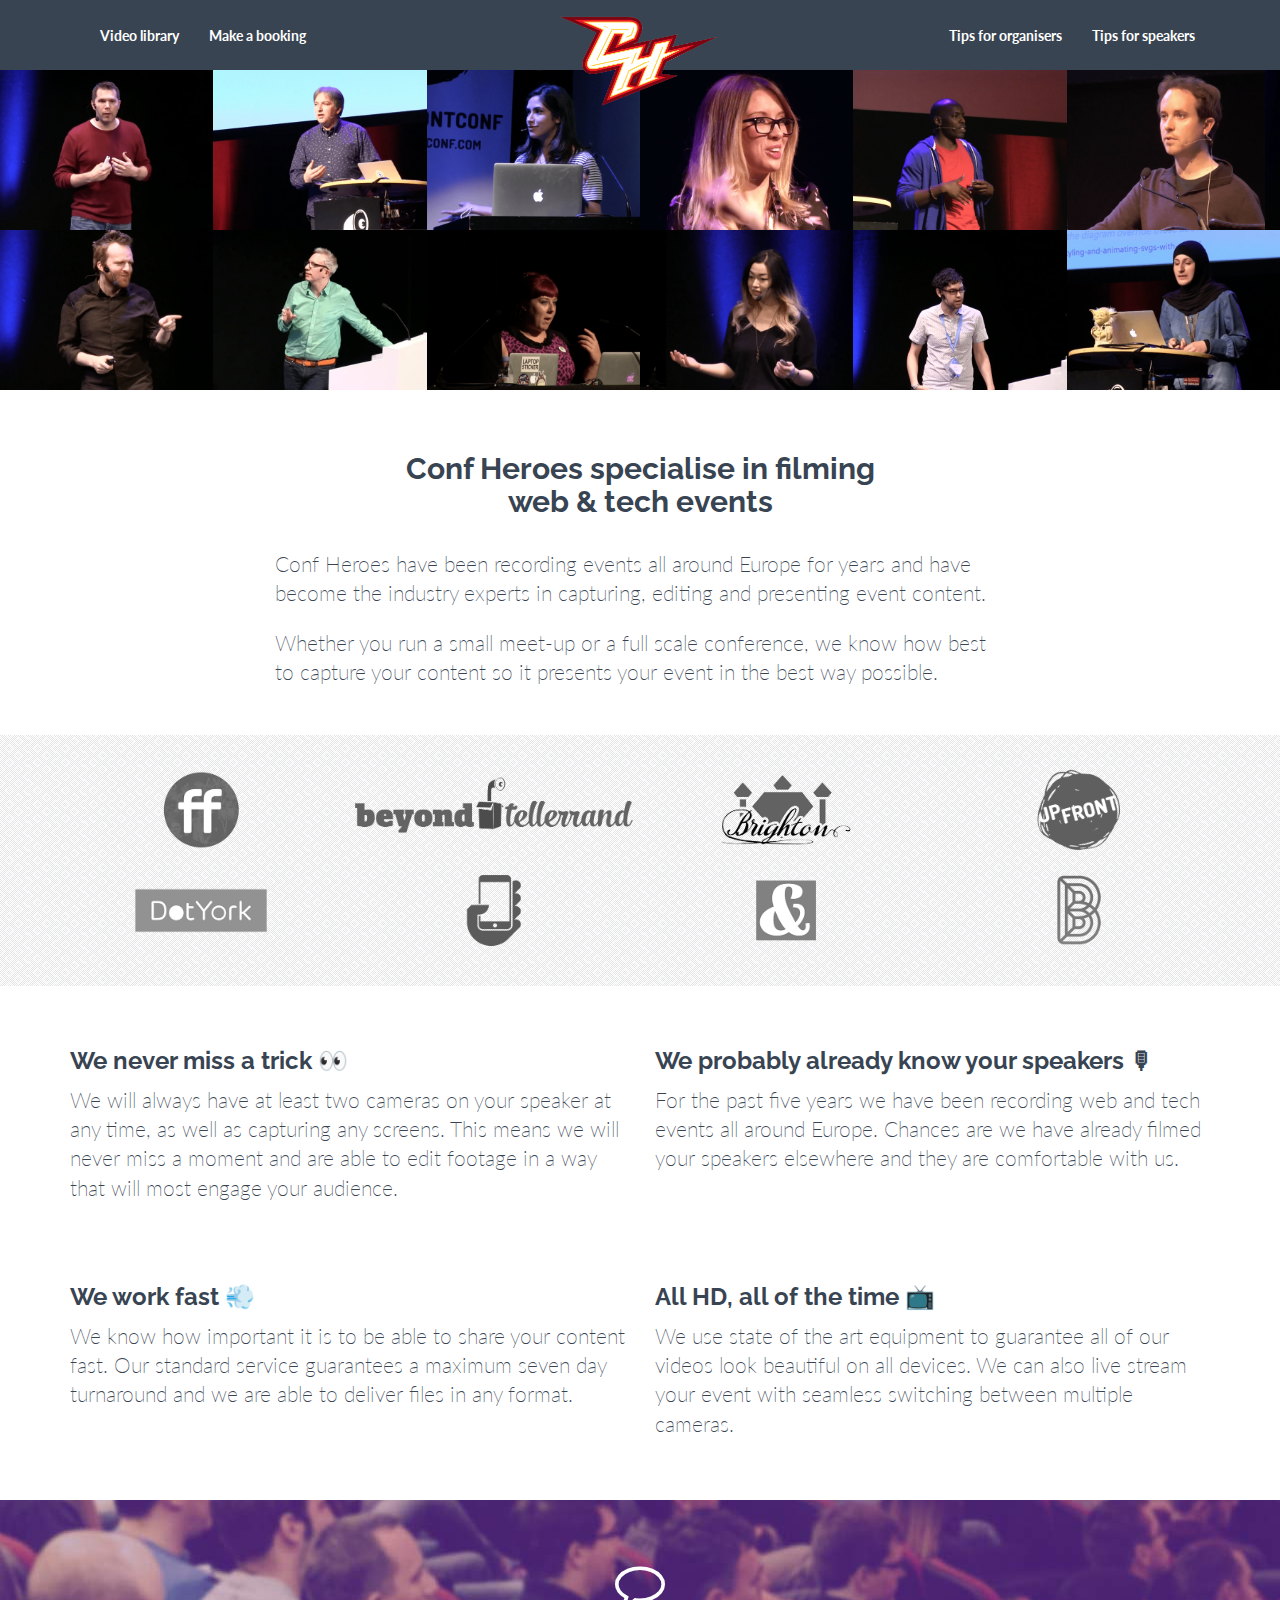
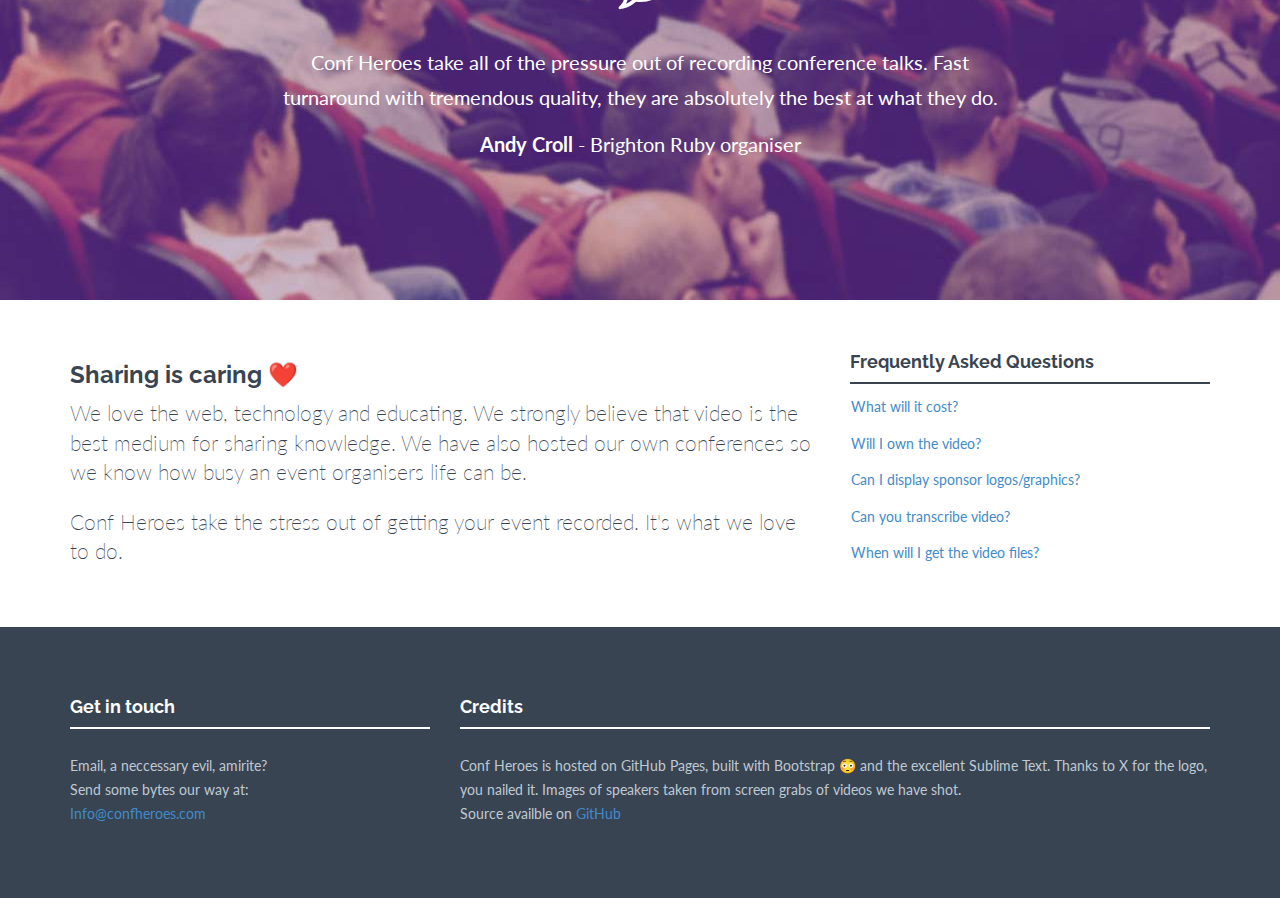
==== index.html @ 2babcf6b "fix nav on mobile" ====
<!DOCTYPE html>
<html lang="en">
  <head>
    <meta charset="utf-8">
    <meta http-equiv="X-UA-Compatible" content="IE=edge">
    <meta name="viewport" content="width=device-width, initial-scale=1">
    <meta name="description" content="Recording and capturing tech and web events around Europe. Film and edit with the latest equipment for beatiful results.">
    <meta name="author" content="Conf Heroes">
    <link rel="shortcut icon" href="assets/ico/favicon.ico">

    <title>Conf Heroes - recording your events</title>

    <!-- Bootstrap core CSS -->
    <link href="assets/css/bootstrap.css" rel="stylesheet">

    <!-- Custom styles for this template -->
    <link href="assets/css/style.css" rel="stylesheet">
    <link href="assets/css/font-awesome.min.css" rel="stylesheet">


    <!-- HTML5 shim and Respond.js IE8 support of HTML5 elements and media queries -->
    <!--[if lt IE 9]>
      <script src="https://oss.maxcdn.com/libs/html5shiv/3.7.0/html5shiv.js"></script>
      <script src="https://oss.maxcdn.com/libs/respond.js/1.4.2/respond.min.js"></script>
    <![endif]-->


  </head>

<body>

<!-- *****************************************************************************************************************
     NAV
     ***************************************************************************************************************** -->
<nav class="navbar navbar-default">
  <div class="container">
    <div class="navbar-header">
        <button type="button" class="navbar-toggle collapsed" data-toggle="collapse" data-target="#navbar" aria-expanded="false" aria-controls="navbar">
        <span class="sr-only">Toggle navigation</span>
        <span class="icon-bar"></span>
        <span class="icon-bar"></span>
        <span class="icon-bar"></span>
        </button>
        <a class="navbar-brand" href="index.html">
        <img alt="Conf Heroes" src="assets/img/logo3.png" width="160px">
        </a>
    </div>
   
    <div id="navbar" class="navbar-collapse collapse">
        <ul class="nav navbar-nav navbar-left">
        <li><a href="videos.html">Video library</a></li>
        <li><a href="contact.html">Make a booking</a></li>
        </ul>
        <ul class="nav navbar-nav navbar-right">
      <li><a href="organisers.html">Tips for organisers</a></li>
      <li><a href="speakers.html">Tips for speakers</a></li>
        </ul>
    </div>
  </div>
</nav>


<!-- *****************************************************************************************************************
     COLLAGE OF SPEAKERS
     ***************************************************************************************************************** -->
<div class="row video-collage nomarg">



<div id="shuffle">

    <div class="col-lg-2 col-md-4 col-sm-6 col-xs-6 nopad">
        <div class="portfolio-item graphic-design">
            <div class="tpl6">
            <img src="assets/img/covers/2.png">
            </div>
         </div>
    </div>



    <div class="col-lg-2 col-md-4 col-sm-6 col-xs-6 nopad">
        <div class="portfolio-item graphic-design">
            <div class="tpl6">
            <img src="assets/img/covers/1.png">
            </div>
        </div>
    </div>



    <div class="col-lg-2 col-md-4 col-sm-6 col-xs-6 nopad">
        <div class="portfolio-item graphic-design">
            <div class="tpl6">
            <img src="assets/img/covers/3.png">
            </div>
        </div>
    </div>


    <div class="col-lg-2 col-md-4 col-sm-6 col-xs-6 nopad">
        <div class="portfolio-item graphic-design">
            <div class="tpl6">
            <img src="assets/img/covers/4.png">
            </div>
        </div>
    </div>

    <div class="col-lg-2 col-md-4 col-sm-6 col-xs-6 hidden-sm hidden-xs nopad">
        <div class="portfolio-item graphic-design">
            <div class="tpl6">
            <img src="assets/img/covers/5.png">
            </div>
        </div>
    </div>

    <div class="col-lg-2 col-md-4 col-sm-6 col-xs-6 hidden-sm hidden-xs nopad">
        <div class="portfolio-item graphic-design">
            <div class="tpl6">
            <img src="assets/img/covers/6.png">        
            </div>
        </div>
    </div>


    <div class="col-lg-2 col-md-4 col-sm-6 col-xs-6 hidden-md hidden-sm hidden-xs nopad">
        <div class="portfolio-item graphic-design">
            <div class="tpl6">
            <img src="assets/img/covers/7.png">
            </div>
        </div>
    </div>

    <div class="col-lg-2 col-md-4 col-sm-6 col-xs-6 hidden-md hidden-sm hidden-xs nopad">
        <div class="portfolio-item graphic-design">
            <div class="tpl6">
            <img src="assets/img/covers/8.png">
            </div>
        </div>
    </div>

    <div class="col-lg-2 col-md-4 col-sm-6 col-xs-6 hidden-md hidden-sm hidden-xs nopad">
        <div class="portfolio-item graphic-design">
            <div class="tpl6">
            <img src="assets/img/covers/9.png">
            </div>
        </div>
    </div>

    <div class="col-lg-2 col-md-4 col-sm-6 col-xs-6 hidden-md hidden-sm hidden-xs nopad">
        <div class="portfolio-item graphic-design">
            <div class="tpl6">
            <img src="assets/img/covers/10.png">
            </div>
        </div>
    </div>

    <div class="col-lg-2 col-md-4 col-sm-6 col-xs-6 hidden-md hidden-sm hidden-xs nopad">
        <div class="portfolio-item graphic-design">
            <div class="tpl6">
            <img src="assets/img/covers/11.png">
            </div>
        </div>
    </div>

    <div class="col-lg-2 col-md-4 col-sm-6 col-xs-6 hidden-md hidden-sm hidden-xs nopad">
        <div class="portfolio-item graphic-design">
            <div class="tpl6">
            <img src="assets/img/covers/12.png">
            </div>
        </div>
    </div>



</div>

</div><!--end row -->



<!-- *****************************************************************************************************************
     THE MAIN MESSAGE
     ***************************************************************************************************************** -->

<div class="container">
    <div class="col-lg-8 col-lg-offset-2 text-center top10">
        <h2 class="section-heading">Conf Heroes specialise in filming <br>web &amp; tech events</h2>
        <p class="lead left sub">Conf Heroes have been recording events all around Europe for years and have become the industry experts in capturing, editing and presenting event content. </p>
        <p class="lead left">Whether you run a small meet-up or a full scale conference, we know how best to capture your content so it presents your event in the best way possible.</p>
    </div>
</div>




<!-- *****************************************************************************************************************
     SOME OF OUR LOVELY CLIENTS
     ***************************************************************************************************************** -->
<div id="swrap">
    <div class="container centered">
        <div class="row">

            <div class="col-md-3 col-xs-4 nopad">
            <img src="assets/img/clients/ff_conf.png"  alt="Full Frontal">
            </div>
            <div class="col-md-3 col-xs-4 nopad">
            <img src="assets/img/clients/beyond_tellerrand.png"  alt="Beyond Tellerrand">
            </div>
            <div class="col-md-3 col-xs-4 nopad">
            <img src="assets/img/clients/brighton_ruby.png"  alt="Brighton Ruby">
            </div>
            <div class="col-md-3 col-xs-4  nopad">
            <img src="assets/img/clients/upfront.png" class="img-responsive" alt="Upfront">
            </div>
            <div class="col-md-3 col-xs-4 nopad">
            <img src="assets/img/clients/dot_york.png" class="img-responsive" alt="Dot York">  
            </div>
            <div class="col-md-3 col-xs-4 nopad">
            <img src="assets/img/clients/handheld.png" class="img-responsive" alt="Handheld">
            </div>
            <div class="col-md-3 col-xs-4 nopad">
            <img src="assets/img/clients/ampersand.png" class="img-responsive" alt="Ampersand">
            </div>
            <div class="col-md-3 col-xs-4 nopad">
            <img src="assets/img/clients/bristech.png" class="img-responsive" alt="Bristech">
             </div>
        </div>
    </div>
</div>



<!-- *****************************************************************************************************************
     THE INFO BIT
     ***************************************************************************************************************** -->
<div class="container">
    <div class="row top10">
        <div class="col-lg-6 col-sm-6 col-xs-12">
        <h3 class="section-headingsm">We never miss a trick 👀</h2>
        <p class="lead">
        We will always have at least two cameras on your speaker at any time, as well as capturing any screens. This means we will never miss a moment and are able to edit footage in a way that will most engage your audience.</p>
        </div>

        <div class="col-lg-6 col-sm-6 col-xs-12">
         <h3 class="section-heading">We probably already know your speakers 🎙</h2>
         <p class="lead">
        For the past five years we have been recording web and tech events all around Europe. Chances are we have already filmed your speakers elsewhere and they are comfortable with us.</p>
        </div>
    </div>

    <div class="row top10 bottom10">
        <div class="col-lg-6 col-sm-6 col-xs-12">
        <h3 class="section-headingsm">We work fast 💨</h2>
         <p class="lead">
        We know how important it is to be able to share your content fast. Our standard service guarantees a maximum seven day turnaround and we are able to deliver files in any format.</p>
        </div>

        <div class="col-lg-6 col-sm-6 col-xs-12">
        <h3 class="section-headingsm">All HD, all of the time 📺</h2>
         <p class="lead">
         We use state of the art equipment to guarantee all of our videos look beautiful on all devices. We can also live stream your event with seamless switching between multiple cameras.</p>
        </div>
    </div>
</div> 




<!-- *****************************************************************************************************************
     TESTIMONIALS
     ***************************************************************************************************************** -->
<div id="twrap">
    <div class="container centered">
        <div class="row">
            <div class="col-lg-8 col-lg-offset-2">
            <i class="fa fa-comment-o"></i>
            <p>Conf Heroes take all of the pressure out of recording conference talks. Fast turnaround with tremendous quality, they are absolutely the best at what they do.</p>
             <p><strong>Andy Croll</strong> - Brighton Ruby organiser</p>
            </div>
        </div>
    </div>
</div>



 

	 

	 
	 
	<!-- *****************************************************************************************************************
	 INFO & FAQS
	 ***************************************************************************************************************** -->

<div class="container">
    <div class="row">
	 	<div class="col-lg-8 top10 bottom10">
		 <h3 class="section-heading">Sharing is caring ❤️</h2>
		 <p class="lead">We love the web, technology and educating. We strongly believe that video is the best medium for sharing knowledge. We have also hosted our own conferences so we know how busy an event organisers life can be. </p>
         <p class="lead">Conf Heroes take the stress out of getting your event recorded. It's what we love to do. </p>
 		</div>
	 	
        <div class="col-lg-4 top10">
	 	<h4>Frequently Asked Questions</h4>
	 	     <div class="hline">     
             </div>
	 			
                <p><a class="btn nopad" data-toggle="collapse" data-target="#cost">What will it cost?</a></p>
                <p class="collapse" id="cost">Costs can vary depending on all sorts of variables. As an example, a single track event shot on multiple cameras and edited into individual files would cost around £1000.</p>

                <p><a class="btn nopad" data-toggle="collapse" data-target="#ownership">Will I own the video?</a></p>
                <p class="collapse" id="ownership">Of course, Conf Heroes hold no copyright over the video we produce, it does however make sense for the organiser to discuss copyright with speakers. </p>

                 <p><a class="btn nopad" data-toggle="collapse" data-target="#sponsors">Can I display sponsor logos/graphics?</a></p>
                <p class="collapse" id="sponsors">Not a problem. We recognise that most events are funded via sponsorship so we can work with you to make sure your sponsors get the exposure they deserve.</p>

                <p><a class="btn nopad" data-toggle="collapse" data-target="#transcribe">Can you transcribe video?</a></p>
                <p class="collapse" id="transcribe">We can certainly help you here. We don't transcribe ourselves but we have partnerships with other agencies and can arrange for your videos to be transcribed and even translated.</p>

                <p><a class="btn nopad" data-toggle="collapse" data-target="#timescale">When will I get the video files?</a></p>
                <p class="collapse" id="timescale">Once the shoot is over, we edit the video and will have the completed files to you within seven working days. If you need the video quicker than this, we can arrange to prioritise your files for a small fee. We do need to sleep!</p>
        
	 	</div>
    </div>
</div>
	 
	
	 

	<!-- *****************************************************************************************************************
	 FOOTER
	 ***************************************************************************************************************** -->
<div id="footerwrap">
	<div class="container">
		<div class="row">
            <div class="col-lg-4">
            <h4>Get in touch</h4>
            <div class="hline-w"></div>
            <p>Email, a neccessary evil, amirite?<br>Send some bytes our way at: <br>
            <a href="mailto:info@confheroes.com">Info@confheroes.com</a></p>
        </div>

		 <div class="col-lg-8">
		 	<h4>Credits</h4>
		 		<div class="hline-w"></div>
		 		<p>Conf Heroes is hosted on GitHub Pages, built with Bootstrap 😳 and the excellent Sublime Text. Thanks to X for the logo, you nailed it. Images of speakers taken from screen grabs of videos we have shot. <br>Source availble on <a href="https://github.com/craiglockwood/confheroes">GitHub</a></p>
		 	    </div>
		   </div>
    </div>
</div>
	 
    <!-- Bootstrap core JavaScript
    ================================================== -->
    <!-- Placed at the end of the document so the pages load faster -->
   
    <script src="https://ajax.googleapis.com/ajax/libs/jquery/1.11.0/jquery.min.js"></script>
    <script src="assets/js/bootstrap.min.js"></script> 


<script type='text/javascript'>//<![CDATA[

$(function () {
    var parent = $("#shuffle");
    var divs = parent.children();
    while (divs.length) {
        parent.append(divs.splice(Math.floor(Math.random() * divs.length), 1)[0]);
    }
});
//]]> 

</script>
	
   
  </body>
</html>
---- assets/css/style.css ----
/*	################################################################

	Author: Carlos Alvarez
	URL: http://alvarez.is

	Project Name: SOLID - Bootstrap 3 Theme
	Version: 1.0
	URL: http://alvarez.is
	
################################################################# */ 
@import url(http://fonts.googleapis.com/css?family=Raleway:400,700,900);
@import url(http://fonts.googleapis.com/css?family=Lato:400,900);
@import url("prettyPhoto.css") screen;
@import url("hoverex-all.css") screen;

/*	################################################################
	1. GENERAL STRUCTURES
################################################################# */
	* { 
		margin: 0;
		padding: 0px;
	} 

body { 
	background: #ffffff; 
	margin: 0; 
	height: 100%; 
	color: #384452;
	font-family: 'Lato', sans-serif;
	font-weight: 400;
	}

h1, h2, h3, h4, h5, h6 {
	font-family: 'Raleway', sans-serif;
	font-weight: 700;
}


.mtb {
	margin-top: 80px;
	margin-bottom: 80px;
}

.tip-intro {
	margin-bottom: 40px;
}

.nopad {
	padding:0px;
}

.notop {
	padding-top: 0px;
	margin-top: 0px;
}

.each-item
{
    position:relative;
    overflow:hidden;
    left:0px;
}

.contact-intro {
	padding-bottom: 1.5em;
}

.left {
	text-align: left;
}

.resources {
	font-size: 18px;
	text-align: left;
	padding: 0 2em;

}

.resource-item {
	padding-bottom: 1em;
}

.video-collage {
	background-color: black;
}

.nomarg {
	margin :0px;
}

.left {
	text-align: left;
}

p { 
	padding: 0; 
	margin-bottom: 12px; 
	font-family: 'Lato', sans-serif;
	font-weight: 400;
	font-size: 14px; 
	line-height: 24px;
	color: #384452; 
	margin-top: 10px; 
}

.top10 {
	padding-top: 3em;
}

.sub {
	padding-top: 1em;
}

.bottom10 {
	padding-bottom: 3em;
}

img {
	height: auto;
	max-width: 100%;
}

.navbar-brand {
    position: absolute;
    padding: 0px;
    position: absolute;
    left: 50%;
    margin-left: -80px !important;  /* 50% of your logo width */
    display: block;
    z-index:10;
}

.navbar-collapse {

  border-top: 0px ; 
  box-shadow: inset 0 0px 0 rgba(255, 255, 255, .1); 
}


a { 
	padding: 0;
	margin: 0;
	text-decoration: none; 
	-webkit-transition: background-color .4s linear, color .4s linear;
	-moz-transition: background-color .4s linear, color .4s linear;
	-o-transition: background-color .4s linear, color .4s linear;
	-ms-transition: background-color .4s linear, color .4s linear;
	transition: background-color .4s linear, color .4s linear;
}
a:hover,
a:focus {
  text-decoration: none;
  color:#01b2fe;
}

::-moz-selection  {
	color: #fff;
	text-shadow:none;
	background:#2B2E31;
}
::selection {
	color: #fff;
	text-shadow:none;
	background:#2B2E31;
}

.centered {
	text-align: center
}

/*	################################################################
	BOOTSTRAP MODIFICATIONS & TWEAKS
################################################################# */
.navbar {
	min-height: 70px;
	padding-top: 10px;
	margin-bottom: 0px;
}

.navbar-brand {
	font-family: 'Raleway', sans-serif;
	font-weight: 900;
}

.navbar-header .navbar-brand {
	color: white;
}

.navbar-default .navbar-nav > li > a {
	color: white;
	font-weight: 700;
	font-size: 14px;
}

.navbar-default .navbar-nav > li > a:hover {
	color: #00b3fe;
}

.navbar-default .navbar-nav > .active > a, .navbar-default .navbar-nav > .active > a:hover, .navbar-default .navbar-nav > .active > a:focus {
	color: #00b3fe;
	background-color: transparent;
}

.navbar-default {
	background-color: #384452;
	border-color: transparent;
}

.dropdown-menu {
	background: #384452;
}

.dropdown-menu > li > a {
	color: white;
	font-weight: 700;
	font-size: 15px;
	text-align: left;
}

.btn-theme {
  color: #fff;
  background-color: #384452;
  border-color: #384452;
  margin: 4px;
}
.btn-theme:hover,
.btn-theme:focus,
.btn-theme:active,
.btn-theme.active,
.open .dropdown-toggle.btn-theme {
  color: #fff;
  background-color: #00b3fe;
  border-color: #00b3fe;
}

.dmbutton:hover,
.dmbutton:active,
.dmbutton:focus{
	color: #ffffff;
	background-color: #222222;
	border-color: #ffffff;
}
.dmbutton {
	background:rgba(0, 0, 0, 0);
	border: 1px solid #ffffff;
	color: #ffffff;
	-webkit-border-radius: 2px;
	border-radius: 2px;
	padding-top: 1.025rem;
	padding-right: 2.25rem;
	letter-spacing:0.85px;
	padding-bottom: 1.0875rem;
	padding-left: 2.25rem;
	font-size: 1.55rem;
	cursor: pointer;
	font-weight: normal;
	line-height: normal;
	margin: 0 0 1.25rem;
	text-decoration: none;
	text-align: center;
	display: inline-block;
	-webkit-transition: background-color 300ms ease-out;
	-moz-transition: background-color 300ms ease-out;
	transition: background-color 300ms ease-out;
	-webkit-appearance: none;
	font-weight: normal !important;
}



.mb {
	margin-bottom: 60px;
}

.mt {
	margin-top: 60px;
}

.hline {
	border-bottom: 2px solid #384452;
}

.hline-w {
	border-bottom: 2px solid #ffffff;
	margin-bottom: 25px;
}
/*	################################################################
	SITE WRAPS
################################################################# */

#headerwrap {
	background-color: #00b3fe;
	
	
	padding-bottom: 0px;
	text-align: center;
}

#headerwrap h3, h5 {
	color: white;
	font-weight: 400;
}

#headerwrap h1 {
	color: white;
	margin-bottom: 25px;
}

#headerwrap .img-responsive {
	margin: 0 auto;
}

/* Services Wrap */
#service {
	margin-top: 100px;
	margin-bottom: 80px;
}

#service i {
	color: #00b3fe;
	font-size: 60px;
	padding: 15px;
}

/* Portfolio Wrap */
#portfoliowrap {

	margin-bottom: 60px;
	display: block;
	text-align: center
}

#videowrap {
	margin-top: 80px;
	margin-bottom: 60px;
	display: block;
	text-align: center
}

#portfoliowrap h3 {
	margin-bottom: 25px;
}

.portfolio {
	padding:0 !important;
	margin:0 !important;
	display:block;
}


.portfolio-item .title:before {border-radius:0; display:none}
.portfolio-item p {margin:0px 0 30px;}
.portfolio-item h3 {margin:-10px 0 10px; font-size:16px; text-transform:uppercase;}
.portfolio-item {
  float: left;
}

.tpl6 h3
{
	color:#fff;
	margin:0;
	padding:20px 5px 0;
	font-size:13px;
	text-transform:uppercase;
}
.tpl6 .dmbutton
{
	display:inline-block;
	margin: 30px 5px 20px 5px;
	font-size:13px;
	font-family: 'Raleway', sans-serif;
	font-weight: 700;
}

.tpl6 .bg
{
	height: 100%;
	width: 100%;
	background-color: #127ab1;
	background-color: rgba(54, 121, 193, 0.8);
	text-align: center;
}


@media (max-width: 620px) {
  .btn-responsive {
    padding:4px 9px;
    font-size:70%;
    line-height: 1;
    border-radius:3px;
  }
}






/* Testimonials Wrap */
#twrap {
	background: url(../img/t-back.jpg) no-repeat center top;
	margin-top: 0px;
	padding-top:60px;
	text-align:center;
	background-attachment: relative;
	background-position: center center;
	min-height: 400px;
	width: 100%;
	
    -webkit-background-size: 100%;
    -moz-background-size: 100%;
    -o-background-size: 100%;
    background-size: 100%;

    -webkit-background-size: cover;
    -moz-background-size: cover;
    -o-background-size: cover;
    background-size: cover;
}

#twrap i {
	font-size: 50px;
	color: white;
	margin-bottom: 25px;
}

#twrap p {
	color: white;
	font-size: 20px;
	line-height: 35px;
}

/* Testimonials Wrap */
#swrap {
	background-color: #F8F9F9;
	 background-image: url("../img/back_pattern.png");
	 background-repeat:repeat;
	margin-top: 2em;
	padding-top:25px;
	padding-bottom:25px;
	text-align:center;

	
	width: 100%;
	


 
}

#swrap i {
	font-size: 50px;
	color: white;
	margin-bottom: 25px;
}

#swrap p {
	color: white;
	font-size: 20px;
	line-height: 35px;
}

/* clients logo */
#cwrap {
	background: #f7f7f7;
	margin-top: 0px;
	padding-top: 80px;
	padding-bottom: 100px;
}

#cwrap h3 {
	margin-bottom: 60px;
}

/* Footer */
#footerwrap {
	padding-top: 60px;
	padding-bottom: 60px;
	background: #384452;
}

#footerwrap p {
	color: #bfc9d3;
}

#footerwrap h4 {
	color: white;
}

#footerwrap i {
	font-size: 30px;
	color: #bfc9d3;
	padding-right: 25px;
}

#footerwrap i:hover {
	color: #00b3fe
}

/*	################################################################
	PAGE CONFIGURATIONS
################################################################# */
/* General Tweaks */

#blue {
	background: #00b3fe;
	margin-top: 60px;
	margin-bottom: 60px;
	padding-top: 25px;
	padding-bottom: 25px;
}

#blue h3 {
	color: white;
	margin-left: 15px;
}

.ctitle {
	color: #00b3fe;
	font-weight: 700;
	margin-bottom: 15px;
}

csmall {
	font-size: 12px;
	color: #b3b3b3;
}
csmall2 {
	font-size: 12px;
	color: #f39c12
}

.spacing {
	margin-top: 40px;
	margin-bottom: 40px;
}

.badge-theme {
	background: #00b3fe;
}

/* Contact Page */
#contactwrap {
	background: url(../img/contact.jpg) no-repeat center top;
	margin-top: -60px;
	padding-top:0px;
	text-align:center;
	background-attachment: relative;
	background-position: center center;
	min-height: 400px;
	width: 100%;
	
    -webkit-background-size: 100%;
    -moz-background-size: 100%;
    -o-background-size: 100%;
    background-size: 100%;

    -webkit-background-size: cover;
    -moz-background-size: cover;
    -o-background-size: cover;
    background-size: cover;
}



/* Custom 5 cloumns for Bootstrap */

.col-xs-15,
.col-sm-15,
.col-md-15,
.col-lg-15 {
    position: relative;
    min-height: 1px;
    padding-right: 10px;
    padding-left: 10px;
}

.col-xs-15 {
    width: 20%;
    float: left;
}
@media (min-width: 768px) {
.col-sm-15 {
        width: 20%;
        float: left;
    }
}
@media (min-width: 992px) {
    .col-md-15 {
        width: 20%;
        float: left;
    }
}
@media (min-width: 1200px) {
    .col-lg-15 {
        width: 20%;
        float: left;
    }
}
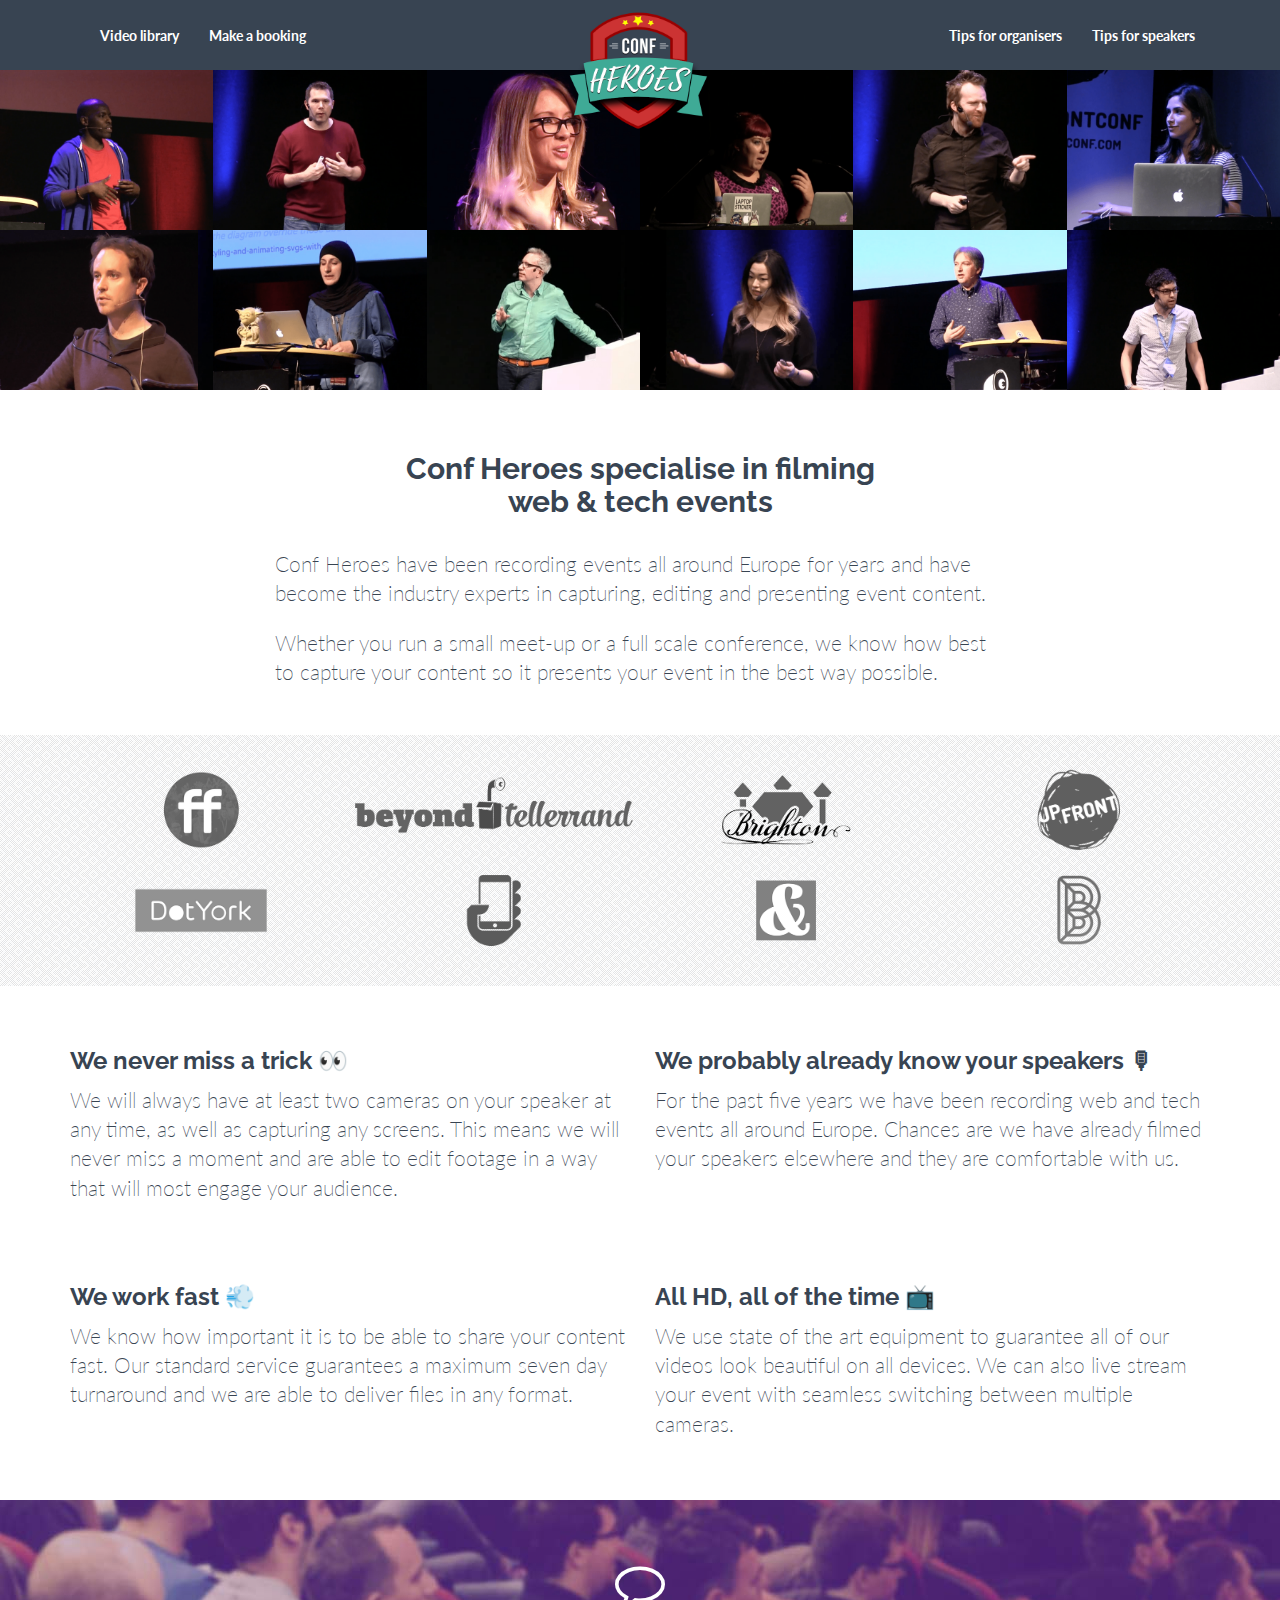
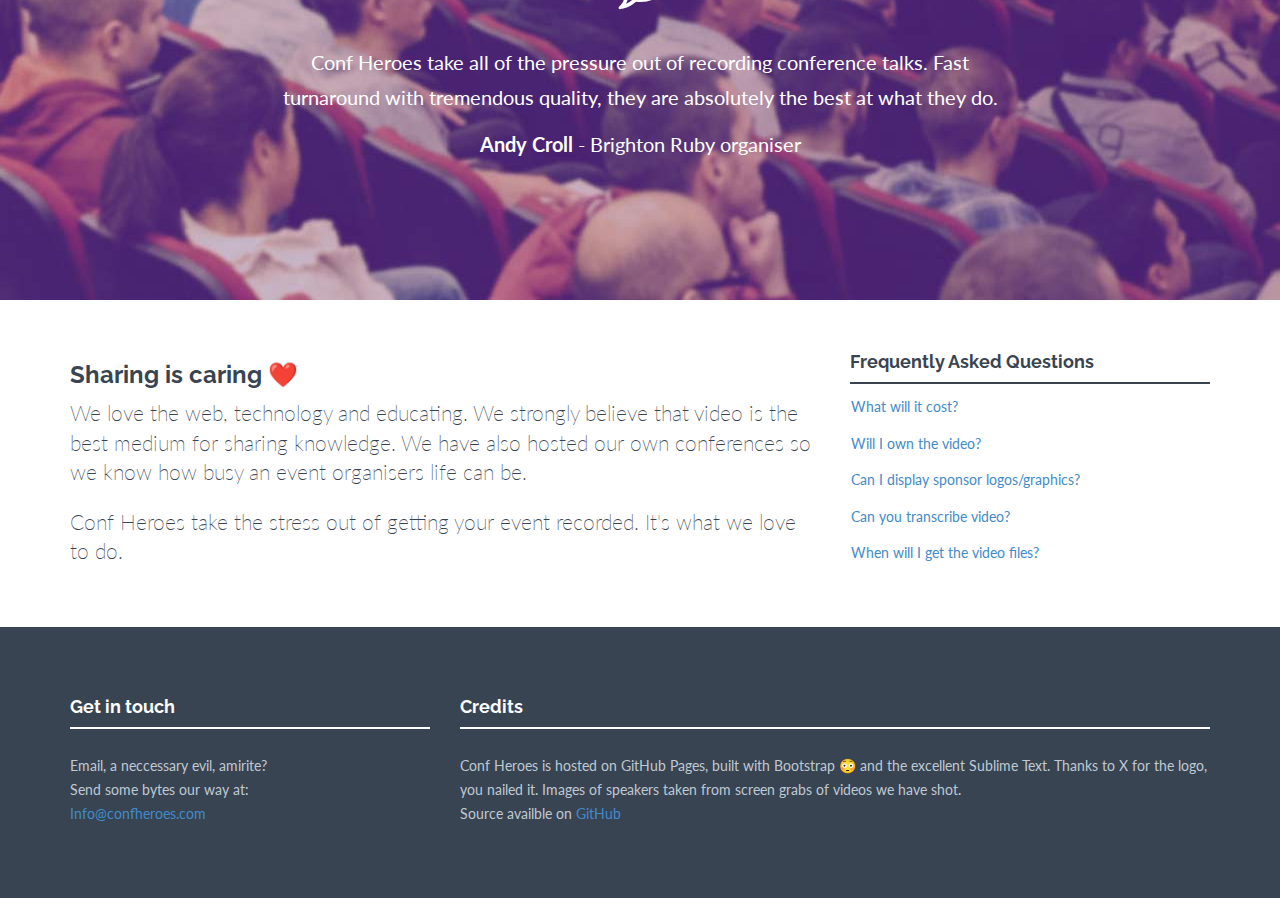
==== commit 5386115e: "new logo" ====
--- a/index.html
+++ b/index.html
@@ -42,7 +42,7 @@
         <span class="icon-bar"></span>
         </button>
         <a class="navbar-brand" href="index.html">
-        <img alt="Conf Heroes" src="assets/img/logo3.png" width="160px">
+        <img alt="Conf Heroes" src="assets/img/logo.png" width="160px">
         </a>
     </div>
    
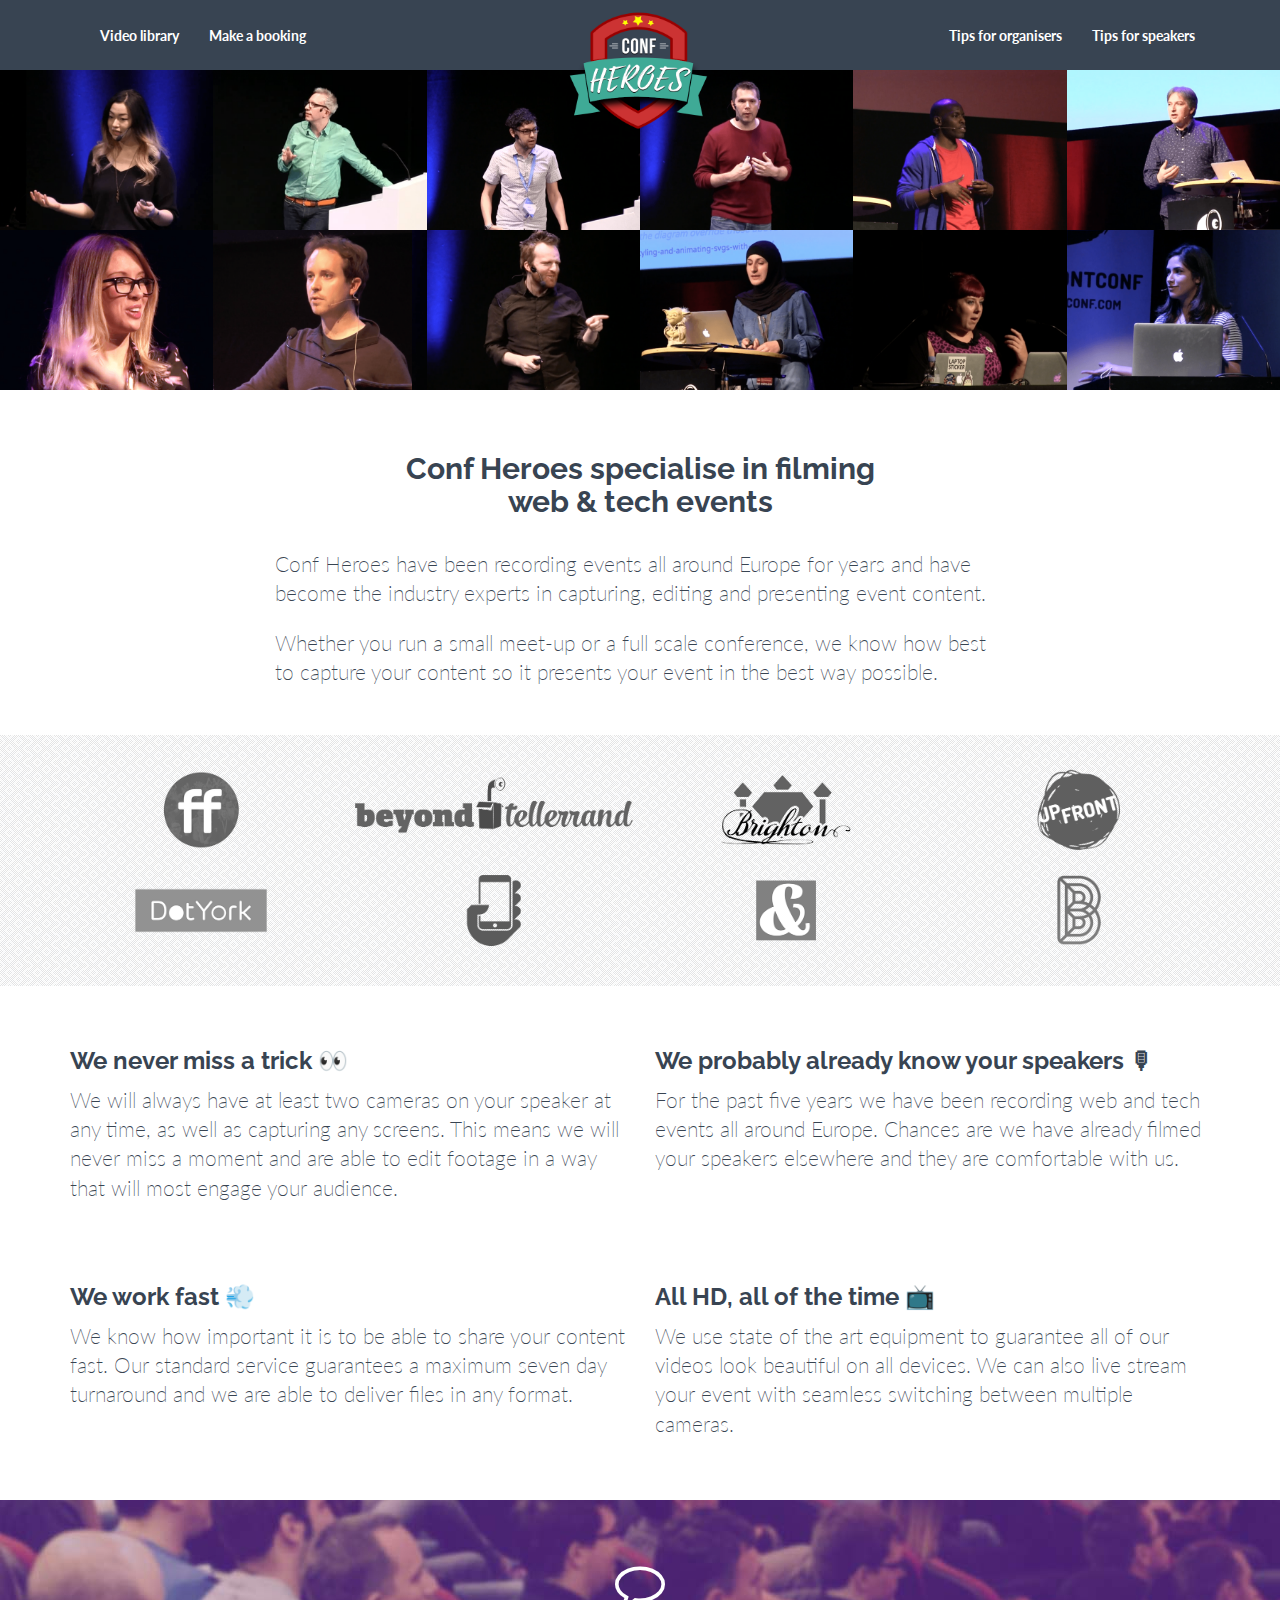
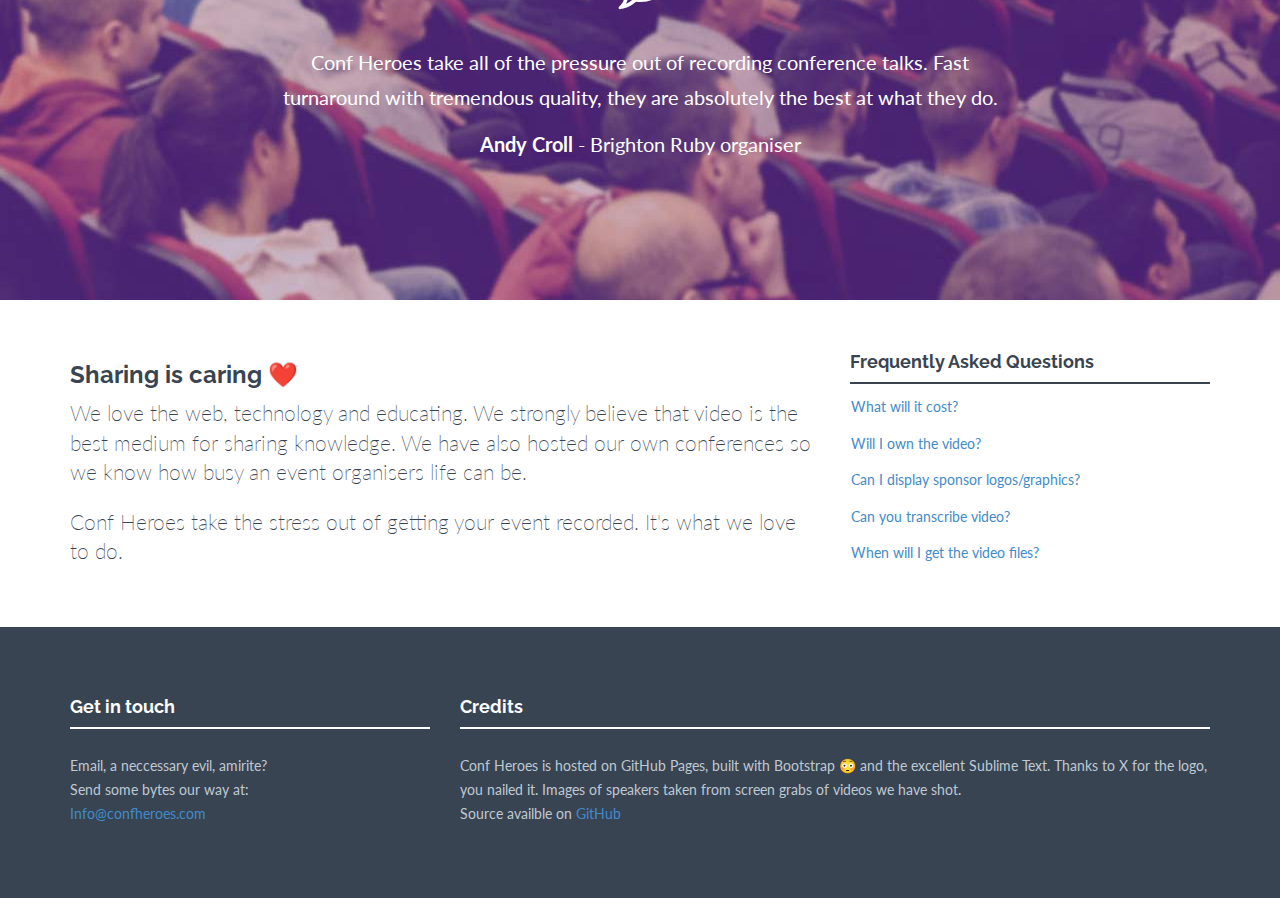
==== commit 8c754726: "add favicons" ====
--- a/index.html
+++ b/index.html
@@ -6,7 +6,23 @@
     <meta name="viewport" content="width=device-width, initial-scale=1">
     <meta name="description" content="Recording and capturing tech and web events around Europe. Film and edit with the latest equipment for beatiful results.">
     <meta name="author" content="Conf Heroes">
-    <link rel="shortcut icon" href="assets/ico/favicon.ico">
+    <link rel="apple-touch-icon" sizes="57x57" href="assets/ico/apple-icon-57x57.png">
+    <link rel="apple-touch-icon" sizes="60x60" href="assets/ico/apple-icon-60x60.png">
+    <link rel="apple-touch-icon" sizes="72x72" href="assets/ico/apple-icon-72x72.png">
+    <link rel="apple-touch-icon" sizes="76x76" href="assets/ico/apple-icon-76x76.png">
+    <link rel="apple-touch-icon" sizes="114x114" href="assets/ico/apple-icon-114x114.png">
+    <link rel="apple-touch-icon" sizes="120x120" href="assets/ico/apple-icon-120x120.png">
+    <link rel="apple-touch-icon" sizes="144x144" href="assets/ico/apple-icon-144x144.png">
+    <link rel="apple-touch-icon" sizes="152x152" href="assets/ico/apple-icon-152x152.png">
+    <link rel="apple-touch-icon" sizes="180x180" href="assets/ico/apple-icon-180x180.png">
+    <link rel="icon" type="image/png" sizes="192x192"  href="assets/ico/android-icon-192x192.png">
+    <link rel="icon" type="image/png" sizes="32x32" href="assets/ico/favicon-32x32.png">
+    <link rel="icon" type="image/png" sizes="96x96" href="assets/ico/favicon-96x96.png">
+    <link rel="icon" type="image/png" sizes="16x16" href="assets/ico/favicon-16x16.png">
+    <link rel="manifest" href="assets/ico/manifest.json">
+    <meta name="msapplication-TileColor" content="#ffffff">
+    <meta name="msapplication-TileImage" content="assets/ico/ms-icon-144x144.png">
+    <meta name="theme-color" content="#ffffff">
 
     <title>Conf Heroes - recording your events</title>
 
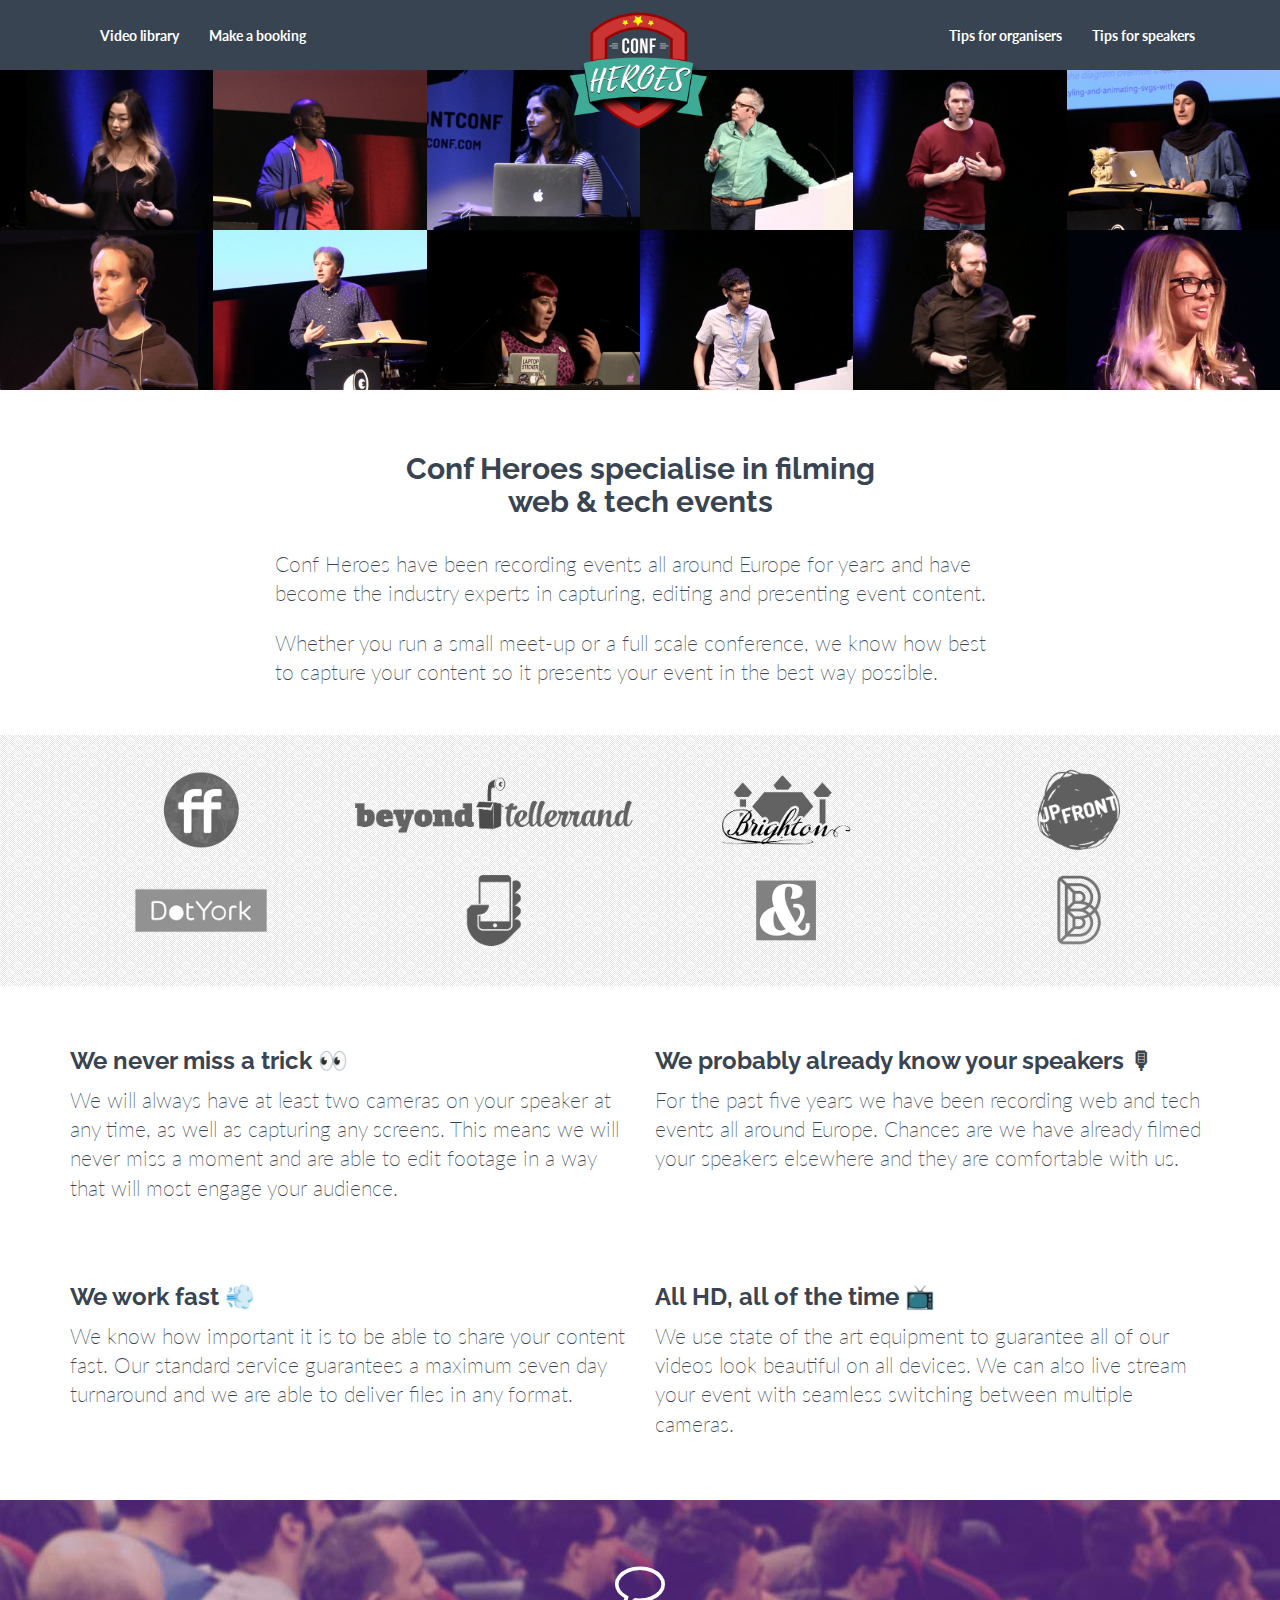
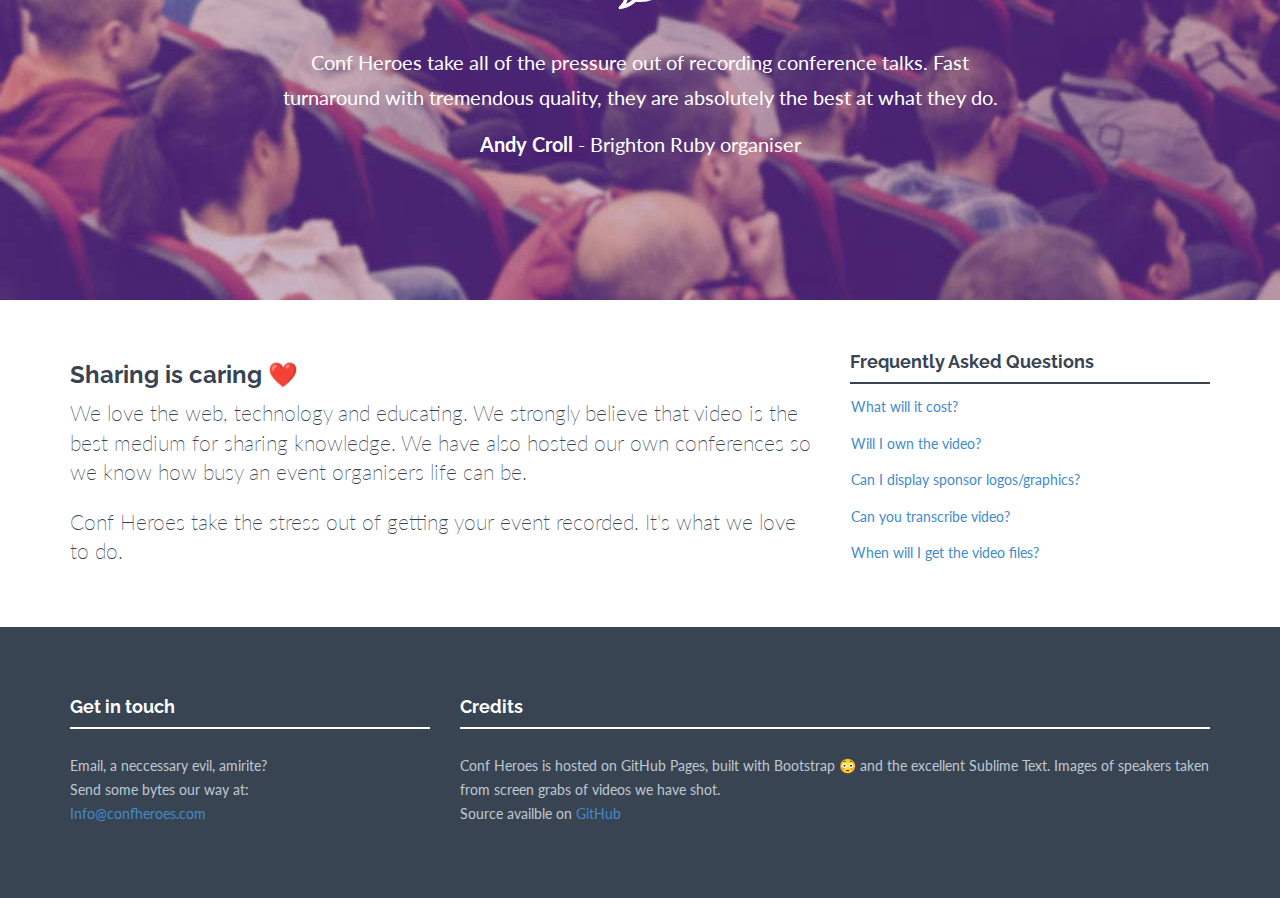
==== commit 24c77183: "added credits to footer" ====
--- a/index.html
+++ b/index.html
@@ -361,7 +361,7 @@
 		 <div class="col-lg-8">
 		 	<h4>Credits</h4>
 		 		<div class="hline-w"></div>
-		 		<p>Conf Heroes is hosted on GitHub Pages, built with Bootstrap 😳 and the excellent Sublime Text. Thanks to X for the logo, you nailed it. Images of speakers taken from screen grabs of videos we have shot. <br>Source availble on <a href="https://github.com/craiglockwood/confheroes">GitHub</a></p>
+		 		<p>Conf Heroes is hosted on GitHub Pages, built with Bootstrap 😳 and the excellent Sublime Text. Images of speakers taken from screen grabs of videos we have shot. <br>Source availble on <a href="https://github.com/craiglockwood/confheroes">GitHub</a></p>
 		 	    </div>
 		   </div>
     </div>
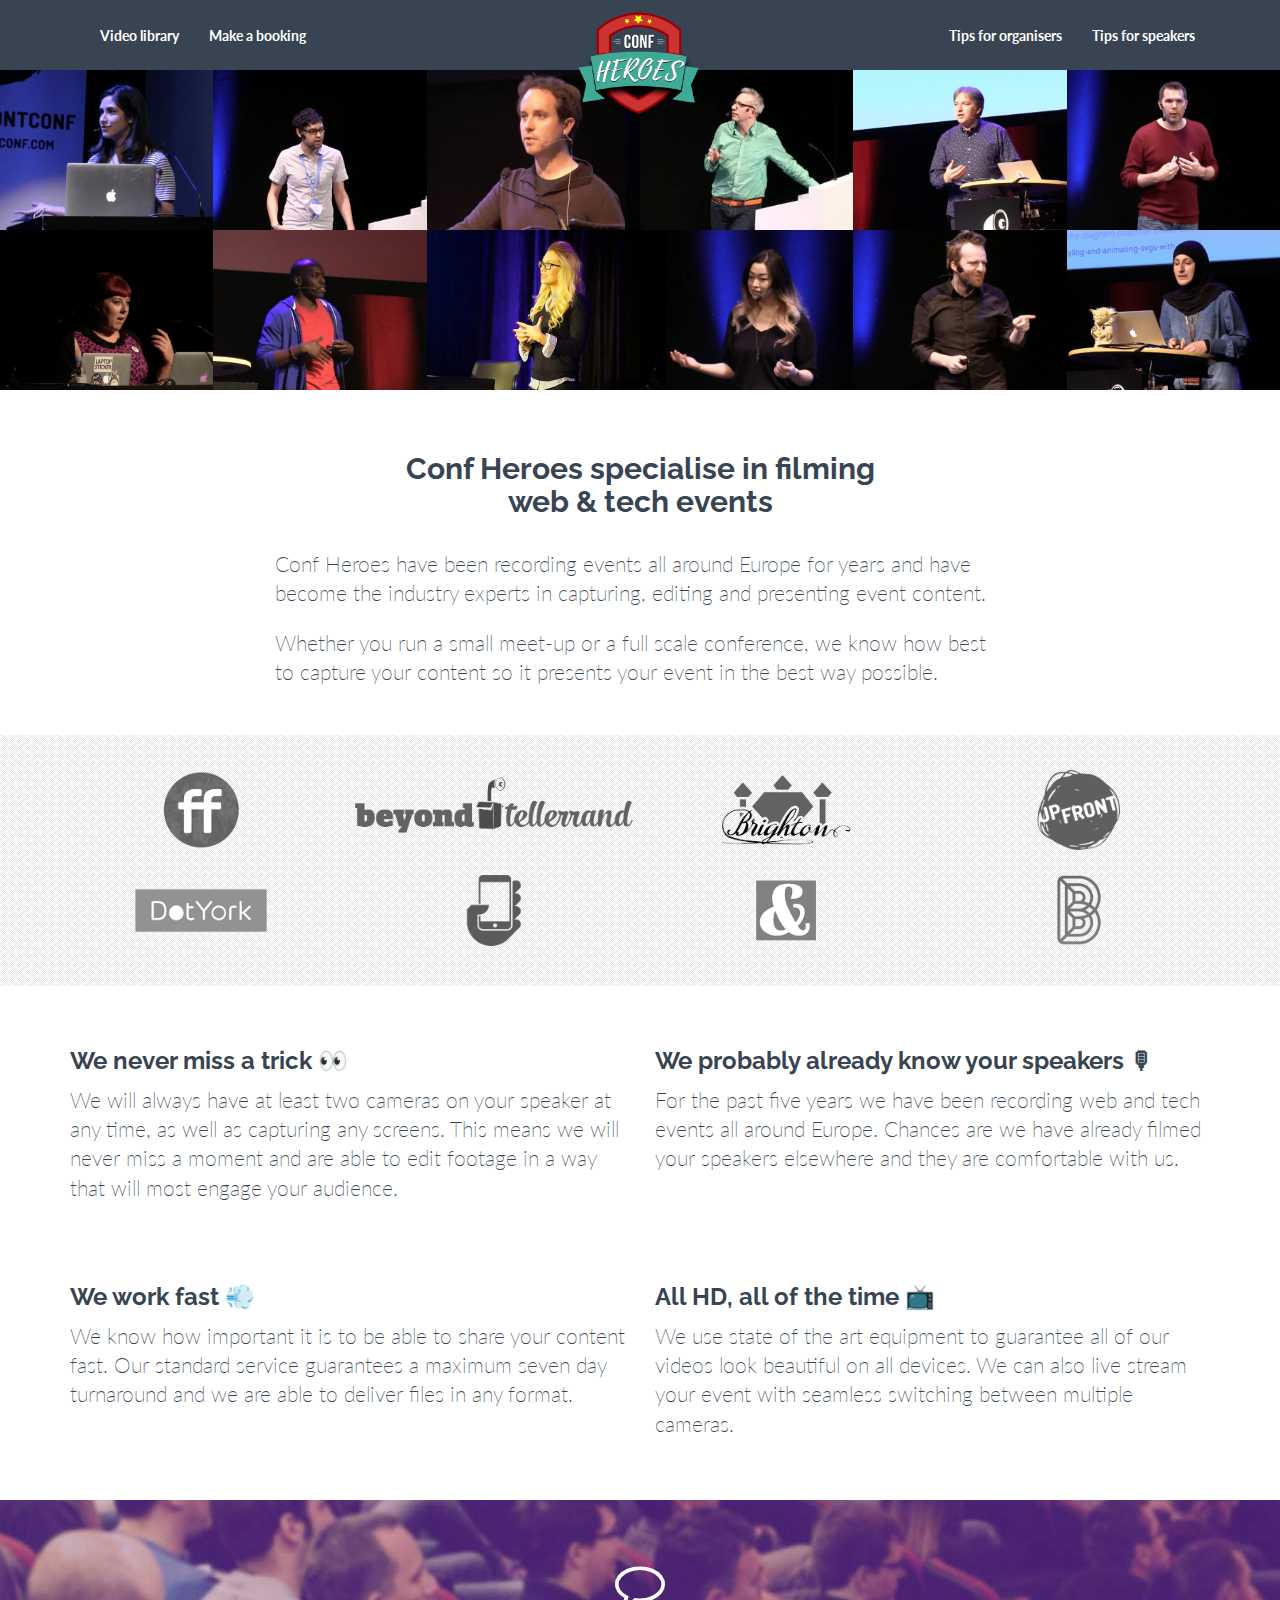
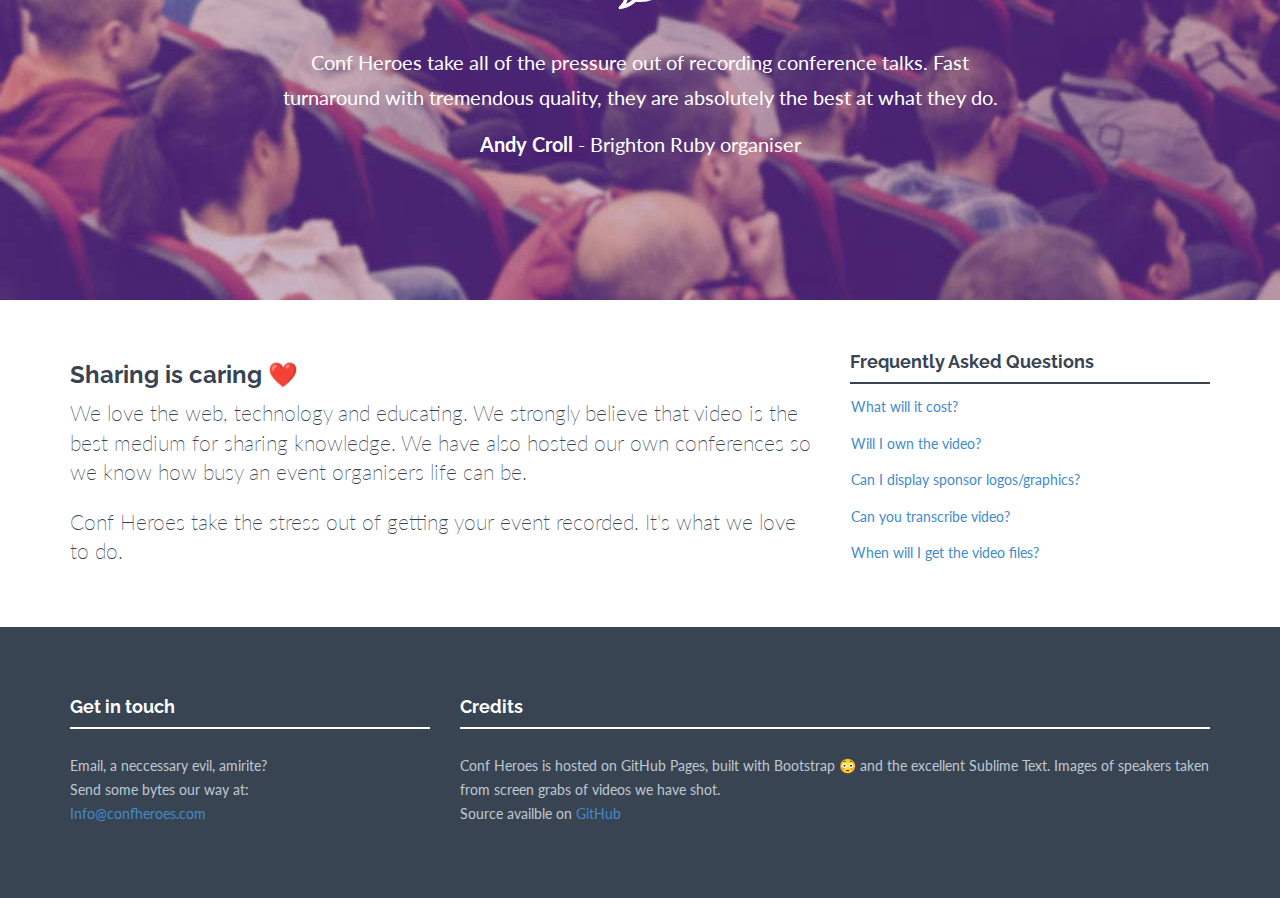
==== commit 8940145d: "logo resize" ====
--- a/index.html
+++ b/index.html
@@ -58,7 +58,7 @@
         <span class="icon-bar"></span>
         </button>
         <a class="navbar-brand" href="index.html">
-        <img alt="Conf Heroes" src="assets/img/logo.png" width="160px">
+        <img alt="Conf Heroes" src="assets/img/logo.png" width="140px">
         </a>
     </div>
    
--- a/assets/css/style.css
+++ b/assets/css/style.css
@@ -125,7 +125,7 @@
     padding: 0px;
     position: absolute;
     left: 50%;
-    margin-left: -80px !important;  /* 50% of your logo width */
+    margin-left: -70px !important;  /* 50% of your logo width */
     display: block;
     z-index:10;
 }
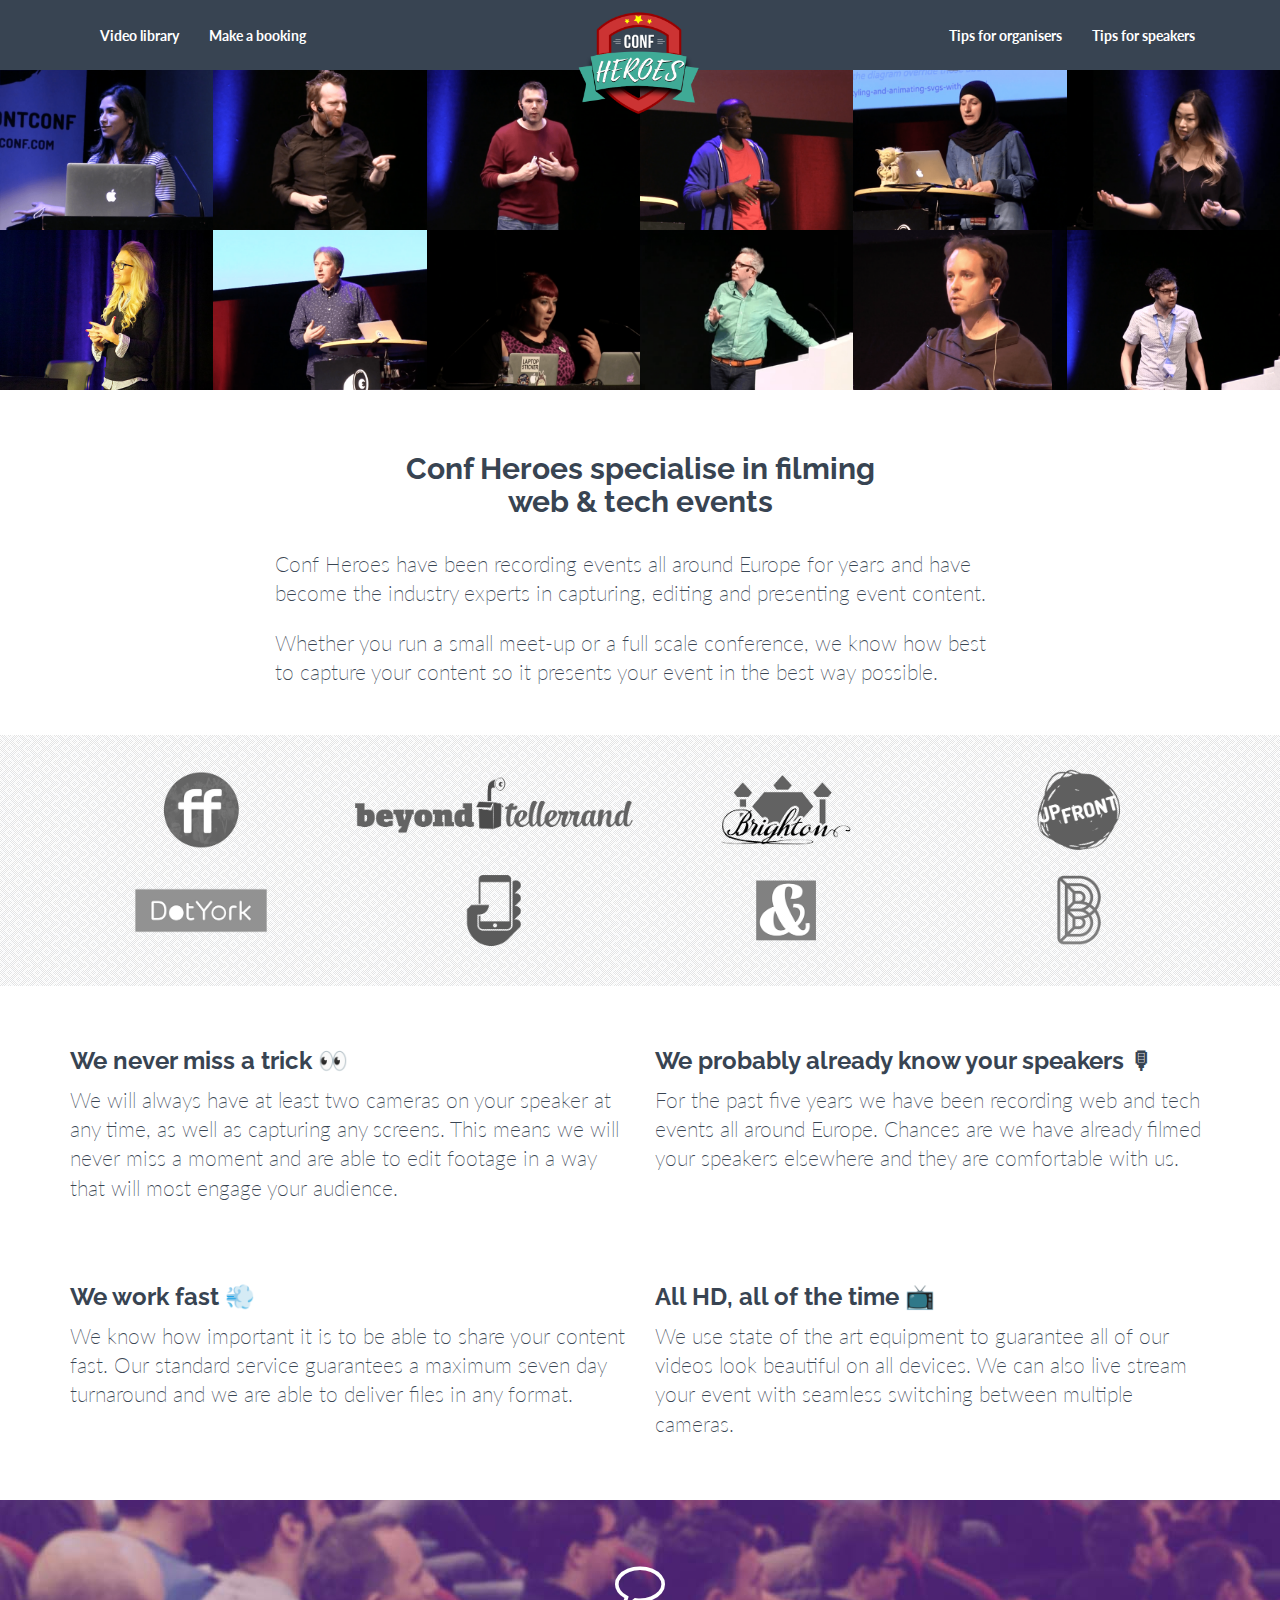
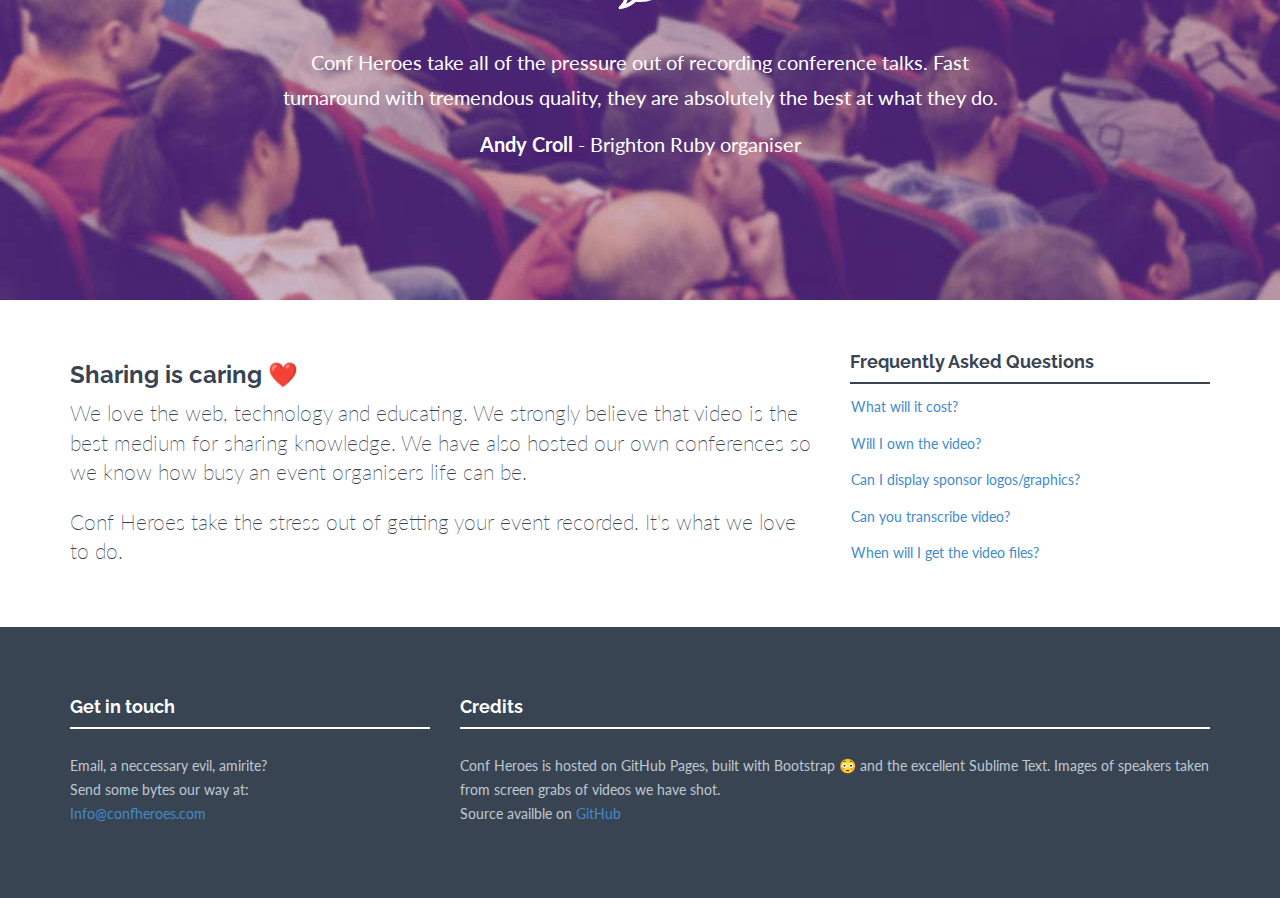
==== commit b2d9459f: "add analytics" ====
--- a/index.html
+++ b/index.html
@@ -387,6 +387,17 @@
 //]]> 
 
 </script>
+
+<script>
+  (function(i,s,o,g,r,a,m){i['GoogleAnalyticsObject']=r;i[r]=i[r]||function(){
+  (i[r].q=i[r].q||[]).push(arguments)},i[r].l=1*new Date();a=s.createElement(o),
+  m=s.getElementsByTagName(o)[0];a.async=1;a.src=g;m.parentNode.insertBefore(a,m)
+  })(window,document,'script','https://www.google-analytics.com/analytics.js','ga');
+
+  ga('create', 'UA-88008454-1', 'auto');
+  ga('send', 'pageview');
+
+</script>
 	
    
   </body>
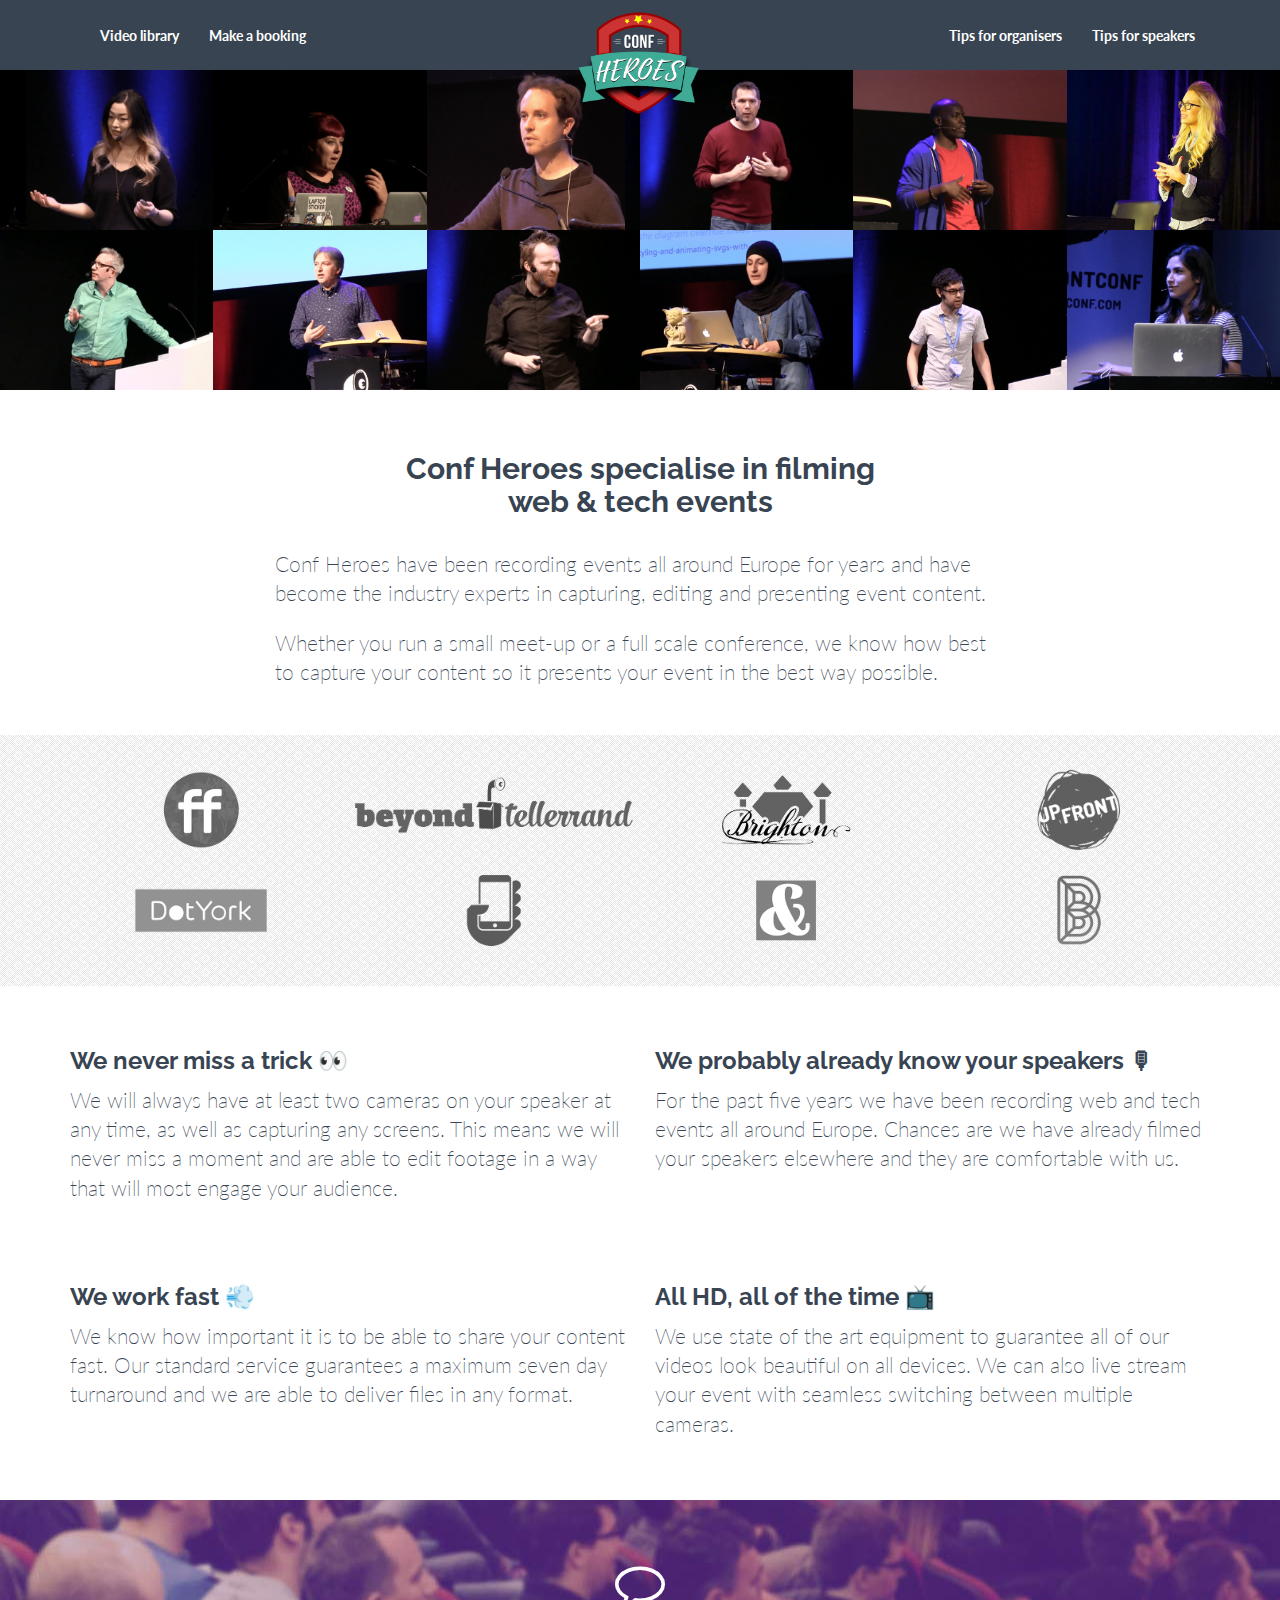
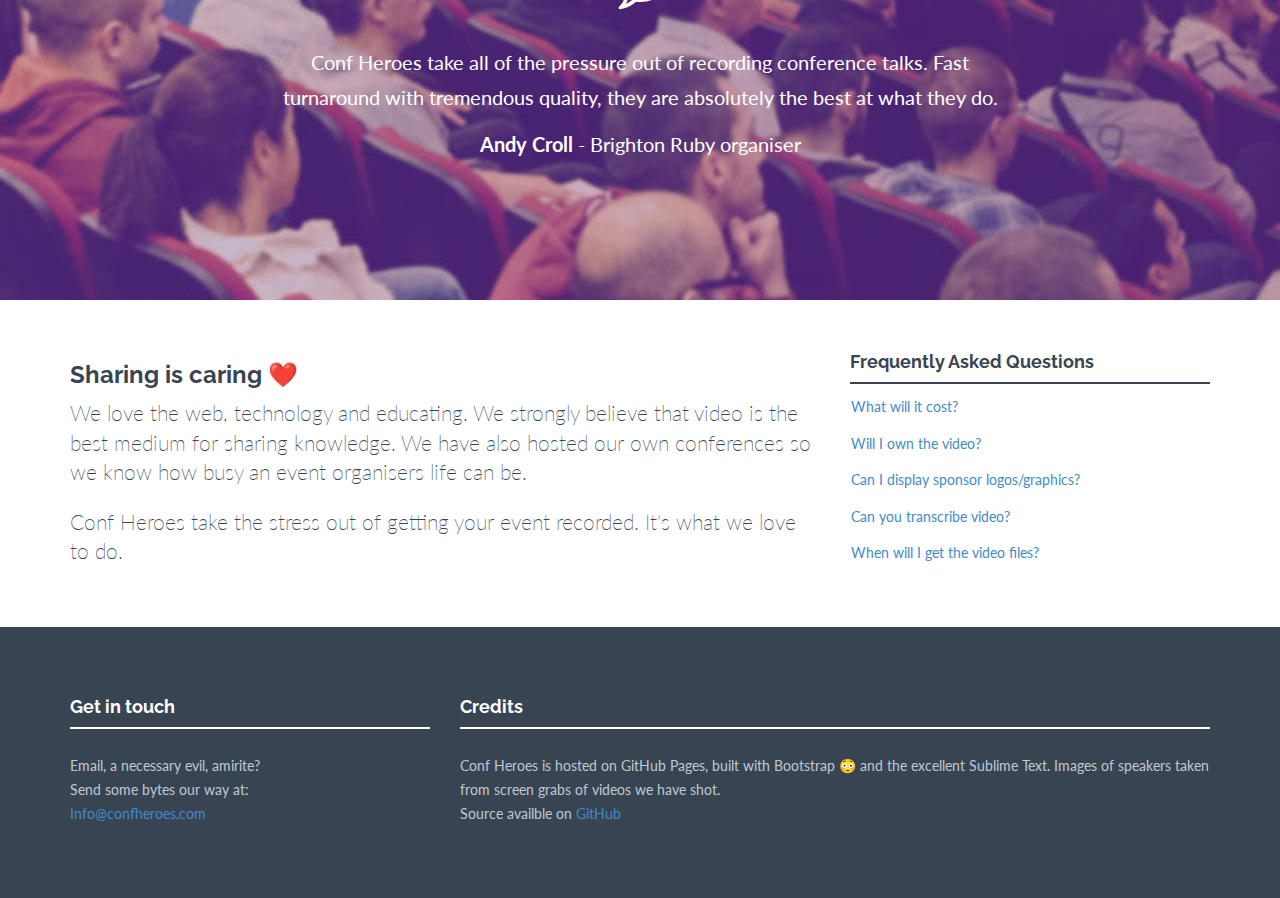
==== commit bbd79707: "fix typo in footer" ====
--- a/index.html
+++ b/index.html
@@ -354,7 +354,7 @@
             <div class="col-lg-4">
             <h4>Get in touch</h4>
             <div class="hline-w"></div>
-            <p>Email, a neccessary evil, amirite?<br>Send some bytes our way at: <br>
+            <p>Email, a necessary evil, amirite?<br>Send some bytes our way at: <br>
             <a href="mailto:info@confheroes.com">Info@confheroes.com</a></p>
         </div>
 
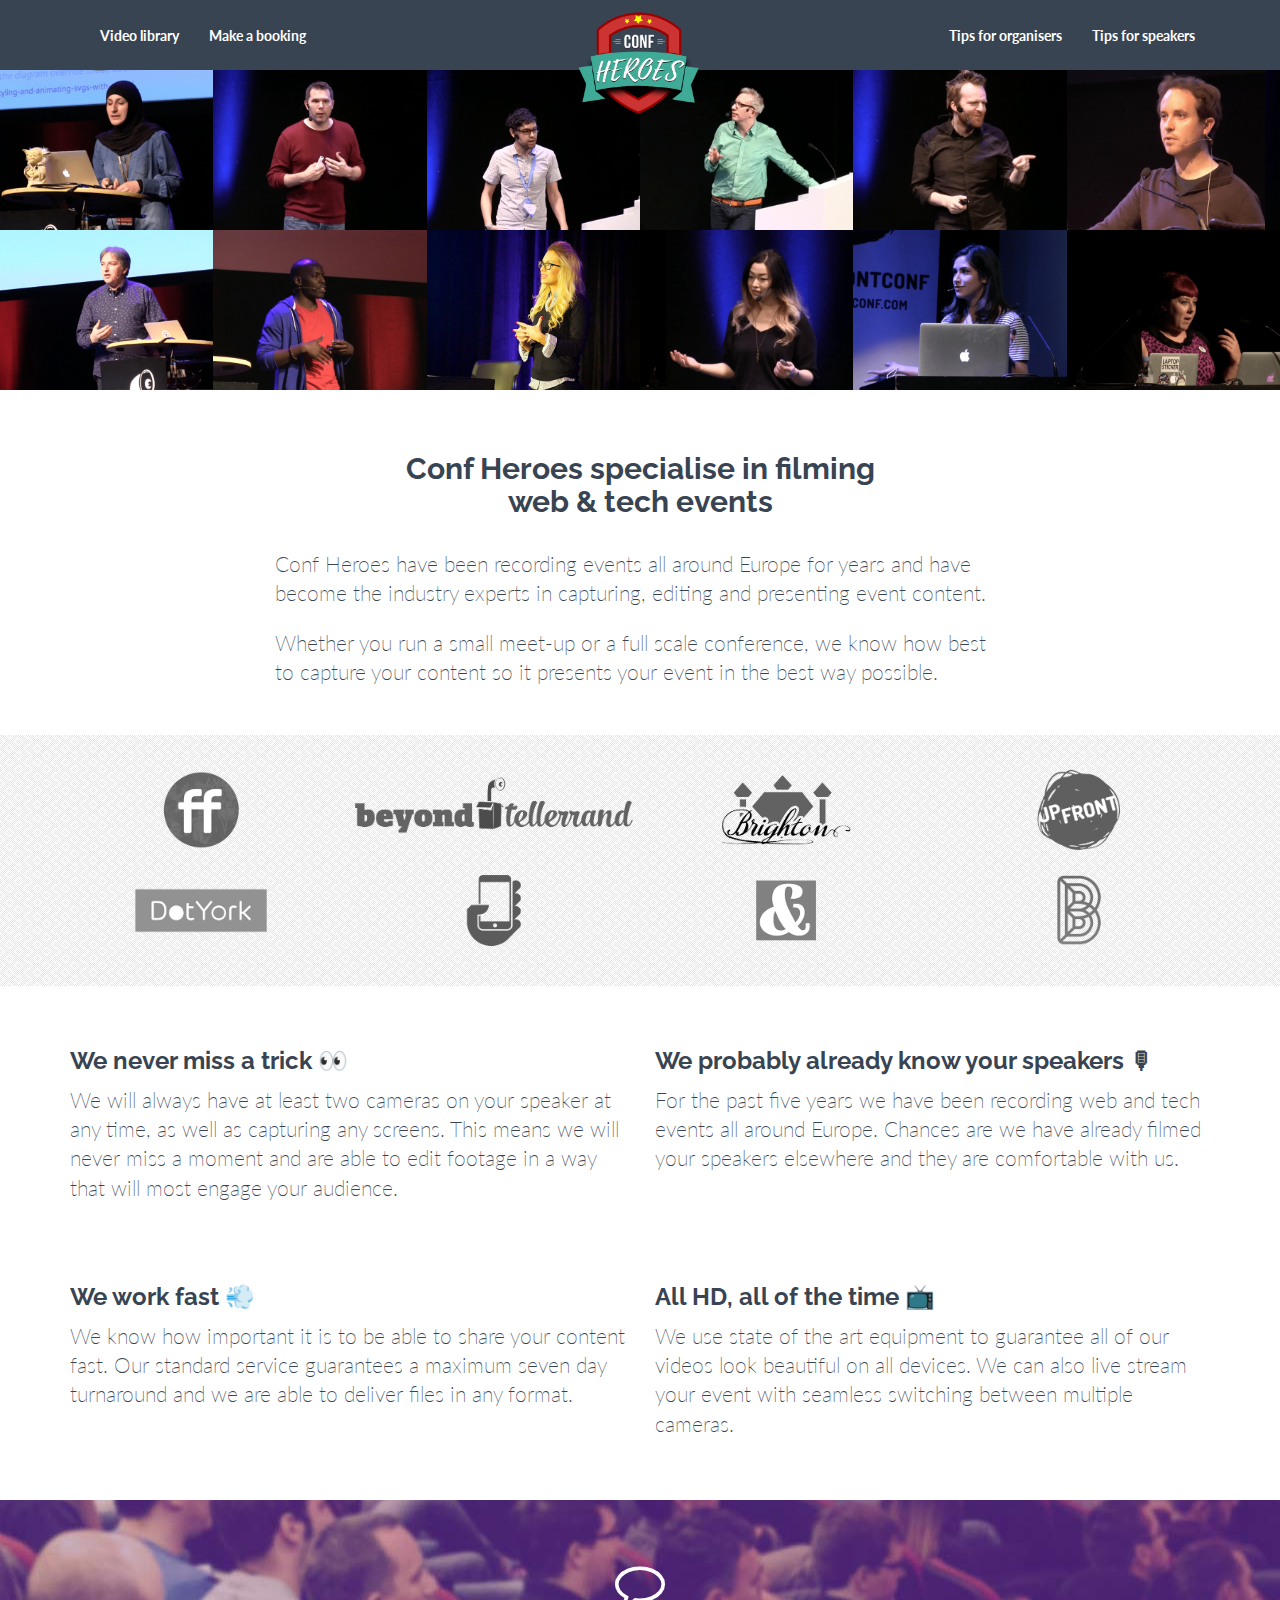
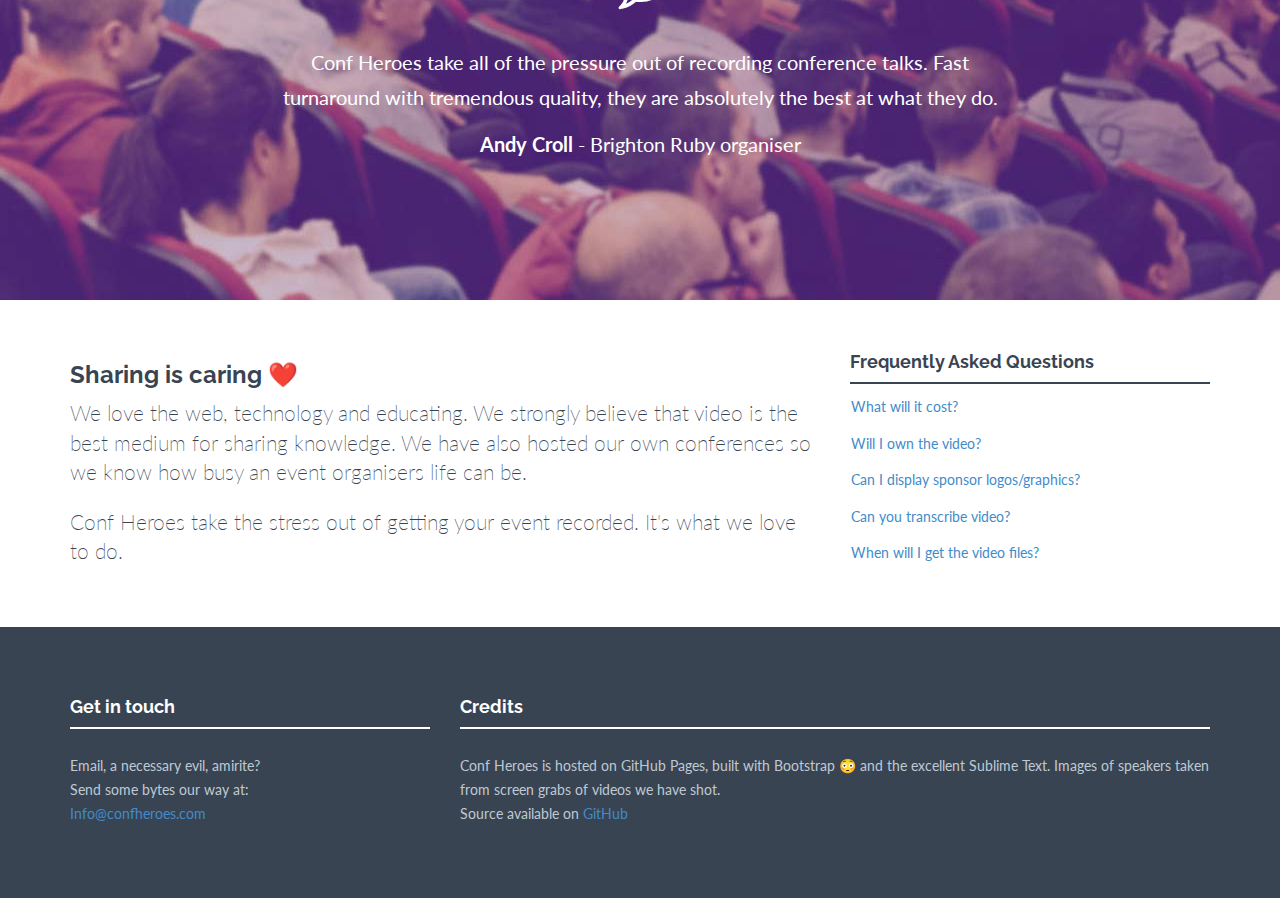
==== commit bbd97163: "typo in footer" ====
--- a/index.html
+++ b/index.html
@@ -361,7 +361,7 @@
 		 <div class="col-lg-8">
 		 	<h4>Credits</h4>
 		 		<div class="hline-w"></div>
-		 		<p>Conf Heroes is hosted on GitHub Pages, built with Bootstrap 😳 and the excellent Sublime Text. Images of speakers taken from screen grabs of videos we have shot. <br>Source availble on <a href="https://github.com/craiglockwood/confheroes">GitHub</a></p>
+		 		<p>Conf Heroes is hosted on GitHub Pages, built with Bootstrap 😳 and the excellent Sublime Text. Images of speakers taken from screen grabs of videos we have shot. <br>Source available on <a href="https://github.com/craiglockwood/confheroes">GitHub</a></p>
 		 	    </div>
 		   </div>
     </div>
